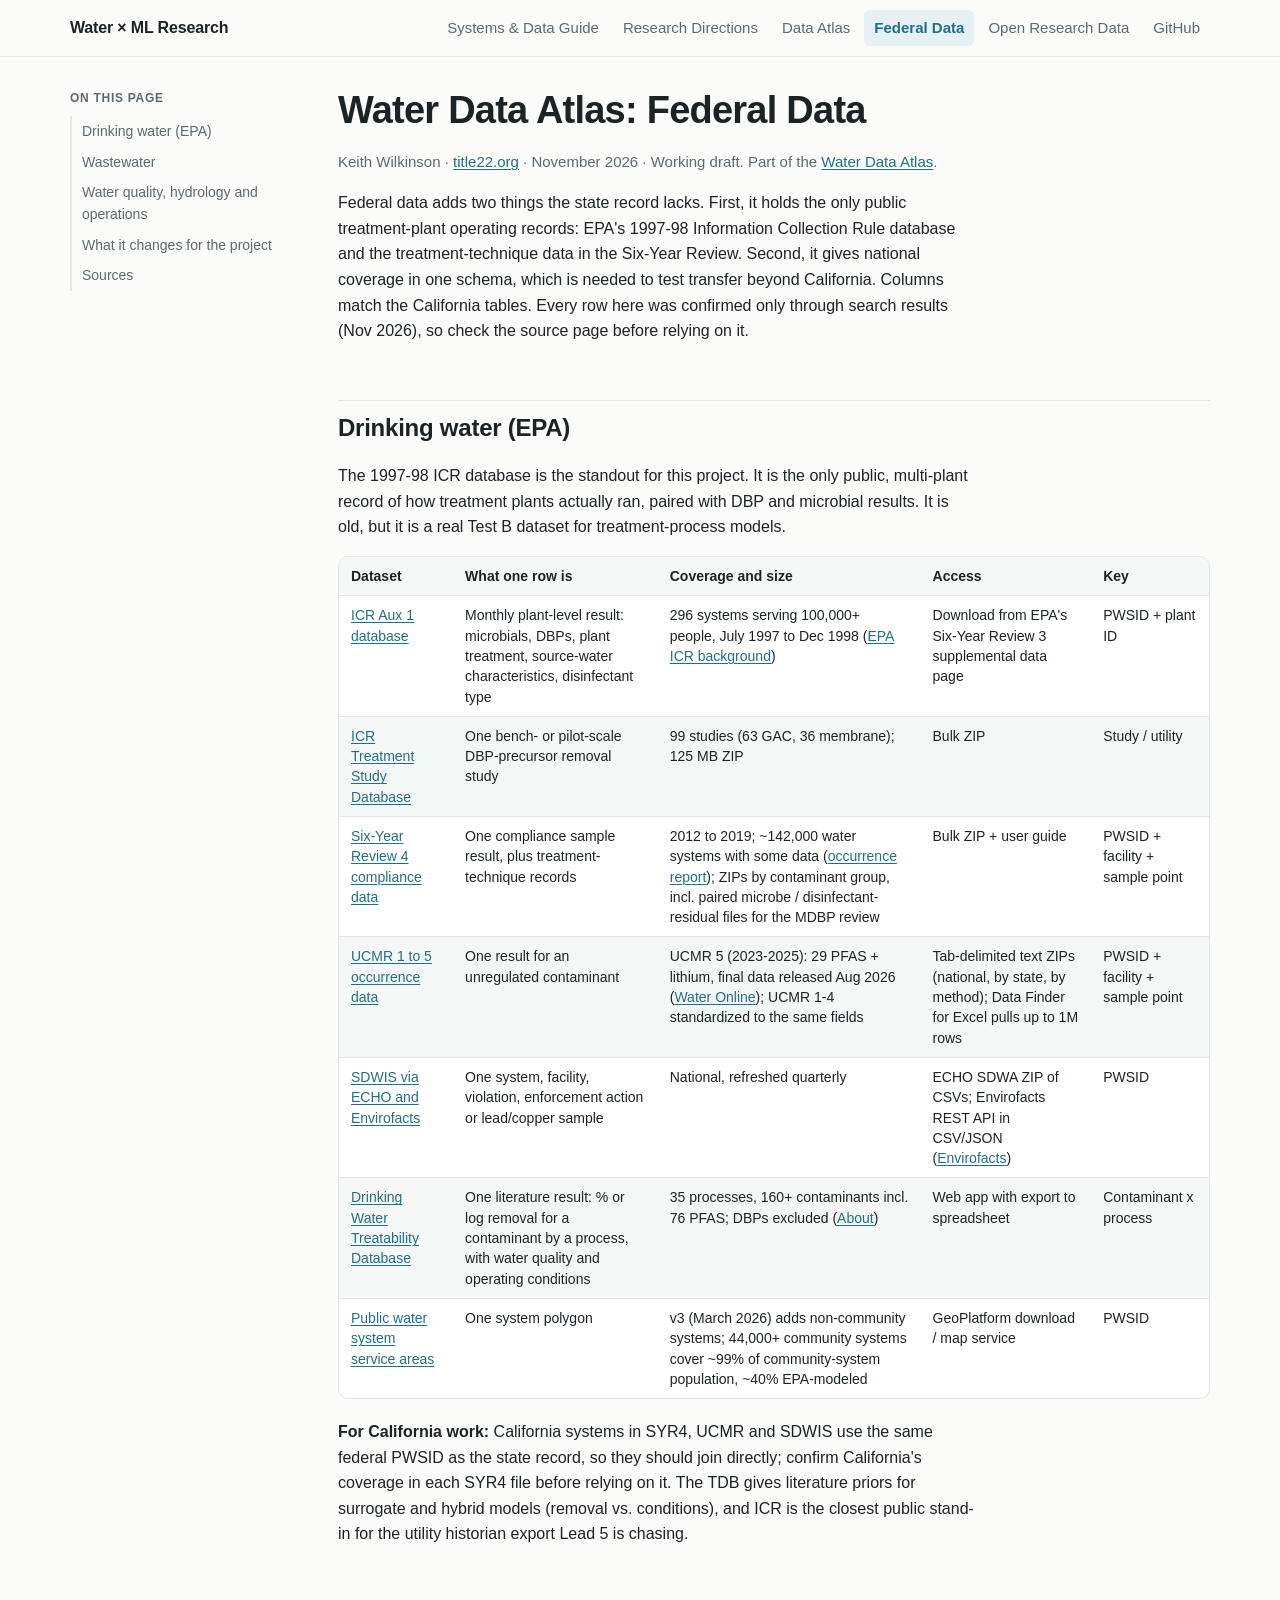
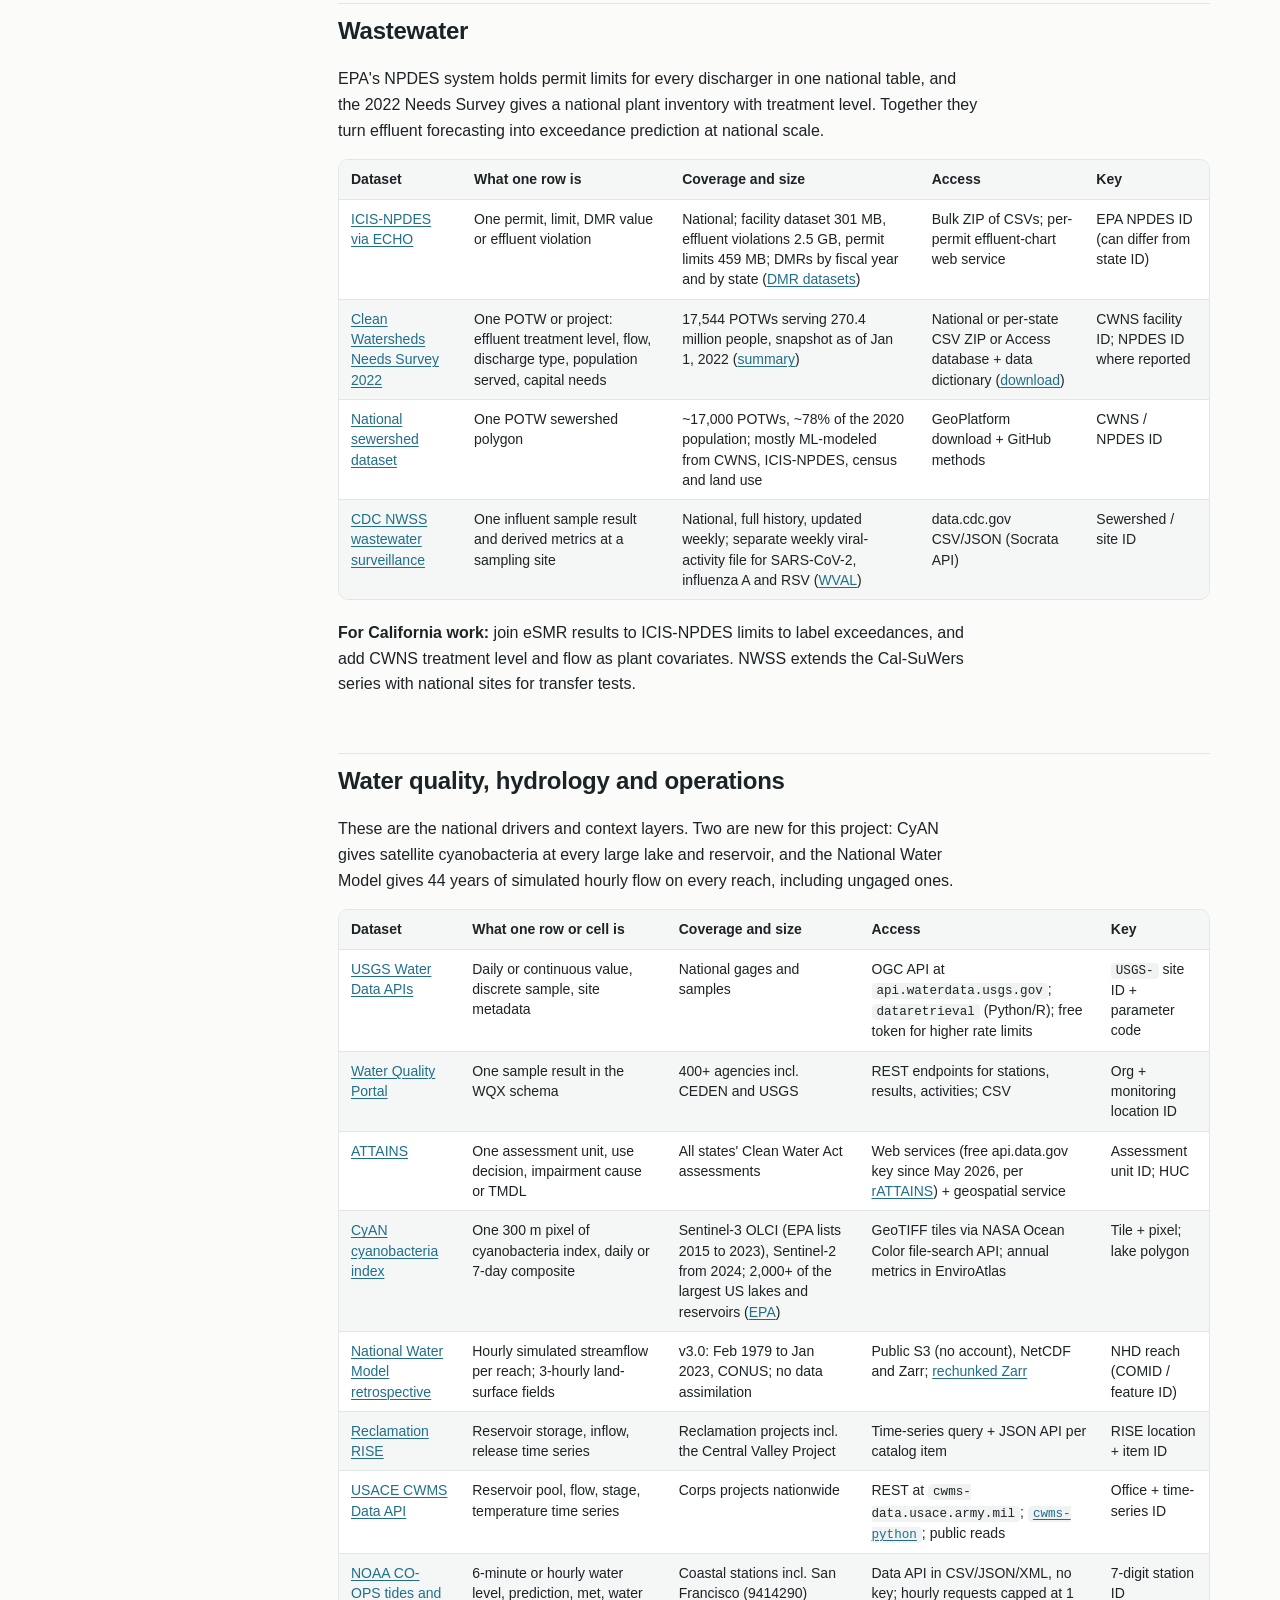
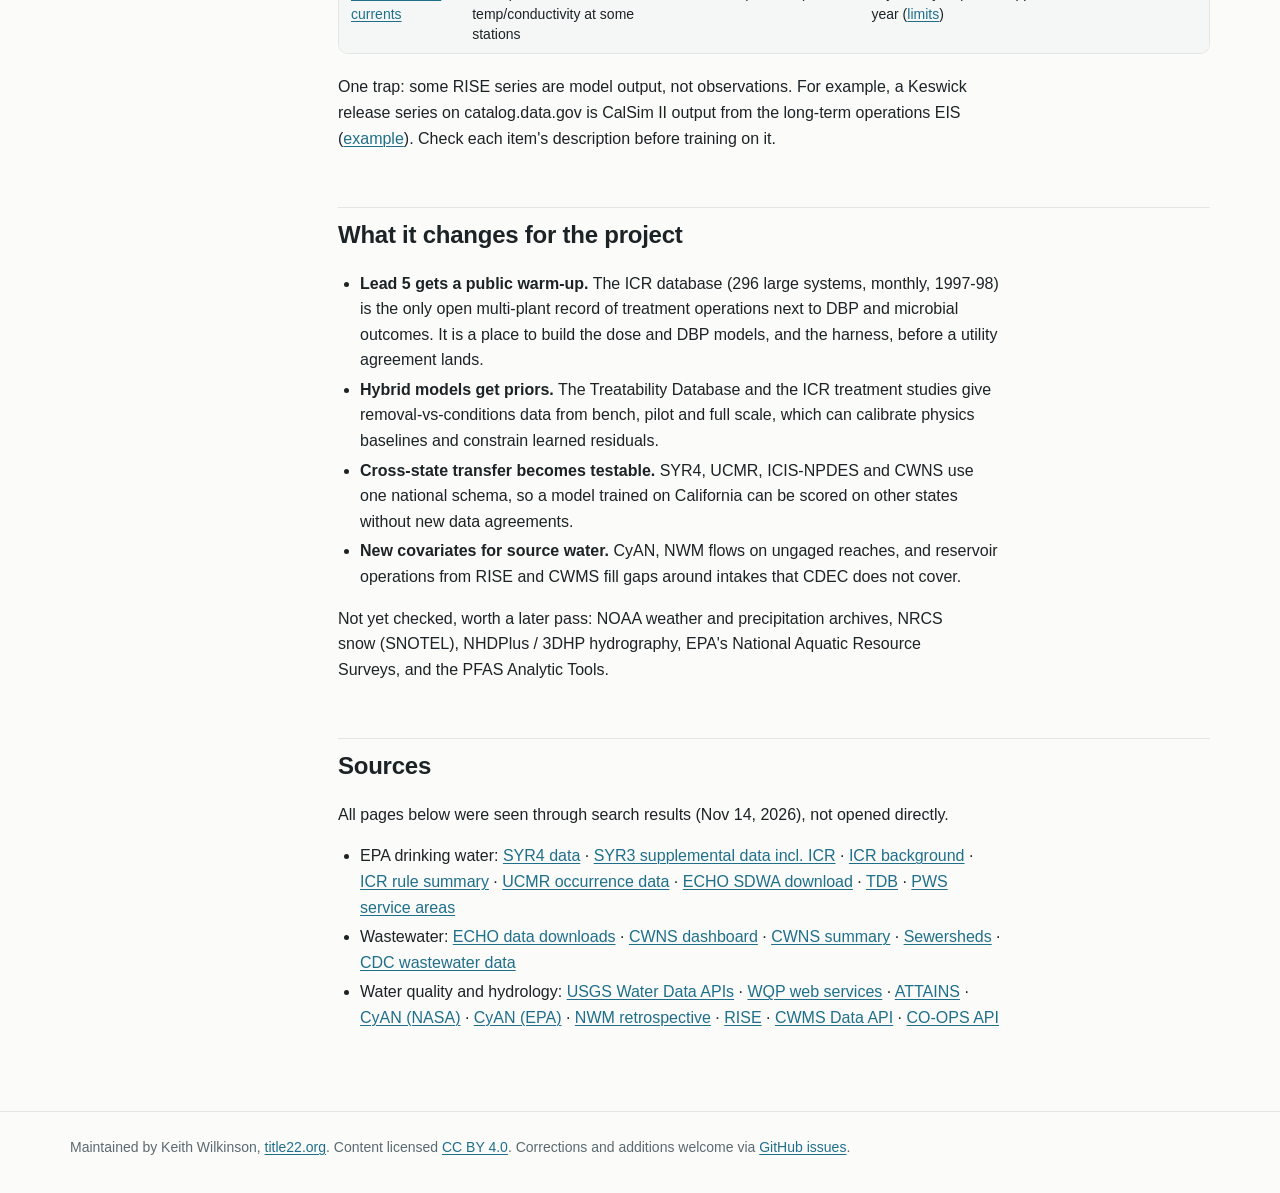
==== data-atlas-federal.html @ fc7dd0c8 "Add Water Data Atlas: overview + California, federal, and open research data pages Three new docs pa" ====
<!doctype html>
<html lang="en">
<head>
<meta charset="utf-8">
<meta name="viewport" content="width=device-width, initial-scale=1">
<title>Water Data Atlas: Federal Data</title>
<meta name="description" content="Federal data adds two things the state record lacks. First, it holds the only public treatment-plant operating records: EPA&#x27;s 1997-98 Information Collection Rule database and the treatment-technique d">
<link rel="stylesheet" href="assets/site.css">
</head>
<body>
<header class="site-header">
  <div class="wrap header-row">
    <a class="brand" href="index.html">Water × ML Research</a>
    <nav class="nav"><a href="water-data-guide.html">Systems & Data Guide</a><a href="research-directions.html">Research Directions</a><a href="data-atlas.html">Data Atlas</a><a href="data-atlas-federal.html" class="active">Federal Data</a><a href="data-atlas-open.html">Open Research Data</a><a href="https://github.com/boxwrench/water-ml-research">GitHub</a></nav>
  </div>
</header>
<div class="wrap layout">
<aside class="toc"><div class="toc-inner"><div class="toc-title">On this page</div><div class="toc">
<ul>
<li><a href="#water-data-atlas-federal-data">Water Data Atlas: Federal Data</a><ul>
<li><a href="#drinking-water-epa">Drinking water (EPA)</a></li>
<li><a href="#wastewater">Wastewater</a></li>
<li><a href="#water-quality-hydrology-and-operations">Water quality, hydrology and operations</a></li>
<li><a href="#what-it-changes-for-the-project">What it changes for the project</a></li>
<li><a href="#sources">Sources</a></li>
</ul>
</li>
</ul>
</div>
</div></aside>
<main class="content">
<h1 id="water-data-atlas-federal-data">Water Data Atlas: Federal Data</h1>
<p><em>Keith Wilkinson · <a href="https://title22.org" target="_blank" rel="noopener">title22.org</a> · November 2026 · Working draft. Part of the <a href="data-atlas.html">Water Data Atlas</a>.</em></p>
<p>Federal data adds two things the state record lacks. First, it holds the only public treatment-plant operating records: EPA's 1997-98 Information Collection Rule database and the treatment-technique data in the Six-Year Review. Second, it gives national coverage in one schema, which is needed to test transfer beyond California. Columns match the California tables. Every row here was confirmed only through search results (Nov 2026), so check the source page before relying on it.</p>
<h2 id="drinking-water-epa">Drinking water (EPA)</h2>
<p>The 1997-98 ICR database is the standout for this project. It is the only public, multi-plant record of how treatment plants actually ran, paired with DBP and microbial results. It is old, but it is a real Test B dataset for treatment-process models.</p>
<div class="table-wrap"><table>
<thead>
<tr>
<th>Dataset</th>
<th>What one row is</th>
<th>Coverage and size</th>
<th>Access</th>
<th>Key</th>
</tr>
</thead>
<tbody>
<tr>
<td><a href="https://19january2021snapshot.epa.gov/dwsixyearreview/supplemental-data-six-year-review-3_.html" target="_blank" rel="noopener">ICR Aux 1 database</a></td>
<td>Monthly plant-level result: microbials, DBPs, plant treatment, source-water characteristics, disinfectant type</td>
<td>296 systems serving 100,000+ people, July 1997 to Dec 1998 (<a href="https://archive.epa.gov/enviro/html/icr/web/html/background.html" target="_blank" rel="noopener">EPA ICR background</a>)</td>
<td>Download from EPA's Six-Year Review 3 supplemental data page</td>
<td>PWSID + plant ID</td>
</tr>
<tr>
<td><a href="https://www.epa.gov/node/167159" target="_blank" rel="noopener">ICR Treatment Study Database</a></td>
<td>One bench- or pilot-scale DBP-precursor removal study</td>
<td>99 studies (63 GAC, 36 membrane); 125 MB ZIP</td>
<td>Bulk ZIP</td>
<td>Study / utility</td>
</tr>
<tr>
<td><a href="https://www.epa.gov/Node/288409" target="_blank" rel="noopener">Six-Year Review 4 compliance data</a></td>
<td>One compliance sample result, plus treatment-technique records</td>
<td>2012 to 2019; ~142,000 water systems with some data (<a href="https://www.epa.gov/system/files/documents/2024-04/syr4_occurrence_report_chems_rads_508.pdf" target="_blank" rel="noopener">occurrence report</a>); ZIPs by contaminant group, incl. paired microbe / disinfectant-residual files for the MDBP review</td>
<td>Bulk ZIP + user guide</td>
<td>PWSID + facility + sample point</td>
</tr>
<tr>
<td><a href="https://epa.gov/dwucmr/occurrence-data-unregulated-contaminant-monitoring-rule" target="_blank" rel="noopener">UCMR 1 to 5 occurrence data</a></td>
<td>One result for an unregulated contaminant</td>
<td>UCMR 5 (2023-2025): 29 PFAS + lithium, final data released Aug 2026 (<a href="https://www.wateronline.com/doc/epa-releases-final-ucmr-drinking-water-data-for-pfas-and-lithium-0001" target="_blank" rel="noopener">Water Online</a>); UCMR 1-4 standardized to the same fields</td>
<td>Tab-delimited text ZIPs (national, by state, by method); Data Finder for Excel pulls up to 1M rows</td>
<td>PWSID + facility + sample point</td>
</tr>
<tr>
<td><a href="https://echo.epa.gov/node/422" target="_blank" rel="noopener">SDWIS via ECHO and Envirofacts</a></td>
<td>One system, facility, violation, enforcement action or lead/copper sample</td>
<td>National, refreshed quarterly</td>
<td>ECHO SDWA ZIP of CSVs; Envirofacts REST API in CSV/JSON (<a href="https://www.epa.gov/node/270537" target="_blank" rel="noopener">Envirofacts</a>)</td>
<td>PWSID</td>
</tr>
<tr>
<td><a href="https://epa.gov/water-research/drinking-water-treatability-database-tdb" target="_blank" rel="noopener">Drinking Water Treatability Database</a></td>
<td>One literature result: % or log removal for a contaminant by a process, with water quality and operating conditions</td>
<td>35 processes, 160+ contaminants incl. 76 PFAS; DBPs excluded (<a href="https://tdb.epa.gov/tdb/about" target="_blank" rel="noopener">About</a>)</td>
<td>Web app with export to spreadsheet</td>
<td>Contaminant x process</td>
</tr>
<tr>
<td><a href="https://www.epa.gov/ground-water-and-drinking-water/public-water-system-service-areas" target="_blank" rel="noopener">Public water system service areas</a></td>
<td>One system polygon</td>
<td>v3 (March 2026) adds non-community systems; 44,000+ community systems cover ~99% of community-system population, ~40% EPA-modeled</td>
<td>GeoPlatform download / map service</td>
<td>PWSID</td>
</tr>
</tbody>
</table></div>
<p><strong>For California work:</strong> California systems in SYR4, UCMR and SDWIS use the same federal PWSID as the state record, so they should join directly; confirm California's coverage in each SYR4 file before relying on it. The TDB gives literature priors for surrogate and hybrid models (removal vs. conditions), and ICR is the closest public stand-in for the utility historian export Lead 5 is chasing.</p>
<h2 id="wastewater">Wastewater</h2>
<p>EPA's NPDES system holds permit limits for every discharger in one national table, and the 2022 Needs Survey gives a national plant inventory with treatment level. Together they turn effluent forecasting into exceedance prediction at national scale.</p>
<div class="table-wrap"><table>
<thead>
<tr>
<th>Dataset</th>
<th>What one row is</th>
<th>Coverage and size</th>
<th>Access</th>
<th>Key</th>
</tr>
</thead>
<tbody>
<tr>
<td><a href="https://echo.epa.gov/node/113" target="_blank" rel="noopener">ICIS-NPDES via ECHO</a></td>
<td>One permit, limit, DMR value or effluent violation</td>
<td>National; facility dataset 301 MB, effluent violations 2.5 GB, permit limits 459 MB; DMRs by fiscal year and by state (<a href="https://echo.epa.gov/node/552" target="_blank" rel="noopener">DMR datasets</a>)</td>
<td>Bulk ZIP of CSVs; per-permit effluent-chart web service</td>
<td>EPA NPDES ID (can differ from state ID)</td>
</tr>
<tr>
<td><a href="https://sdwis.epa.gov/ords/sfdw_pub/r/sfdw/cwns_pub/about" target="_blank" rel="noopener">Clean Watersheds Needs Survey 2022</a></td>
<td>One POTW or project: effluent treatment level, flow, discharge type, population served, capital needs</td>
<td>17,544 POTWs serving 270.4 million people, snapshot as of Jan 1, 2022 (<a href="https://www.epa.gov/system/files/documents/2024-05/2022-cwns-summary.pdf" target="_blank" rel="noopener">summary</a>)</td>
<td>National or per-state CSV ZIP or Access database + data dictionary (<a href="https://sdwis.epa.gov/ords/sfdw_pub/r/sfdw/cwns_pub/data-download" target="_blank" rel="noopener">download</a>)</td>
<td>CWNS facility ID; NPDES ID where reported</td>
</tr>
<tr>
<td><a href="https://www.epa.gov/node/296762" target="_blank" rel="noopener">National sewershed dataset</a></td>
<td>One POTW sewershed polygon</td>
<td>~17,000 POTWs, ~78% of the 2020 population; mostly ML-modeled from CWNS, ICIS-NPDES, census and land use</td>
<td>GeoPlatform download + GitHub methods</td>
<td>CWNS / NPDES ID</td>
</tr>
<tr>
<td><a href="https://catalog.data.gov/dataset/cdc-wastewater-data-for-sars-cov-2" target="_blank" rel="noopener">CDC NWSS wastewater surveillance</a></td>
<td>One influent sample result and derived metrics at a sampling site</td>
<td>National, full history, updated weekly; separate weekly viral-activity file for SARS-CoV-2, influenza A and RSV (<a href="https://catalog.data.gov/dataset/cdc-wastewater-viral-activity-level-for-sars-cov-2-influenza-a-and-rsv" target="_blank" rel="noopener">WVAL</a>)</td>
<td>data.cdc.gov CSV/JSON (Socrata API)</td>
<td>Sewershed / site ID</td>
</tr>
</tbody>
</table></div>
<p><strong>For California work:</strong> join eSMR results to ICIS-NPDES limits to label exceedances, and add CWNS treatment level and flow as plant covariates. NWSS extends the Cal-SuWers series with national sites for transfer tests.</p>
<h2 id="water-quality-hydrology-and-operations">Water quality, hydrology and operations</h2>
<p>These are the national drivers and context layers. Two are new for this project: CyAN gives satellite cyanobacteria at every large lake and reservoir, and the National Water Model gives 44 years of simulated hourly flow on every reach, including ungaged ones.</p>
<div class="table-wrap"><table>
<thead>
<tr>
<th>Dataset</th>
<th>What one row or cell is</th>
<th>Coverage and size</th>
<th>Access</th>
<th>Key</th>
</tr>
</thead>
<tbody>
<tr>
<td><a href="https://www.usgs.gov/tools/usgs-water-data-apis" target="_blank" rel="noopener">USGS Water Data APIs</a></td>
<td>Daily or continuous value, discrete sample, site metadata</td>
<td>National gages and samples</td>
<td>OGC API at <code>api.waterdata.usgs.gov</code>; <code>dataretrieval</code> (Python/R); free token for higher rate limits</td>
<td><code>USGS-</code> site ID + parameter code</td>
</tr>
<tr>
<td><a href="https://waterqualitydata.us/webservices_documentation" target="_blank" rel="noopener">Water Quality Portal</a></td>
<td>One sample result in the WQX schema</td>
<td>400+ agencies incl. CEDEN and USGS</td>
<td>REST endpoints for stations, results, activities; CSV</td>
<td>Org + monitoring location ID</td>
</tr>
<tr>
<td><a href="https://www.epa.gov/node/113725" target="_blank" rel="noopener">ATTAINS</a></td>
<td>One assessment unit, use decision, impairment cause or TMDL</td>
<td>All states' Clean Water Act assessments</td>
<td>Web services (free api.data.gov key since May 2026, per <a href="https://cran.r-universe.dev/rATTAINS/doc/Introduction.html" target="_blank" rel="noopener">rATTAINS</a>) + geospatial service</td>
<td>Assessment unit ID; HUC</td>
</tr>
<tr>
<td><a href="https://oceancolor.gsfc.nasa.gov/about/projects/cyan" target="_blank" rel="noopener">CyAN cyanobacteria index</a></td>
<td>One 300 m pixel of cyanobacteria index, daily or 7-day composite</td>
<td>Sentinel-3 OLCI (EPA lists 2015 to 2023), Sentinel-2 from 2024; 2,000+ of the largest US lakes and reservoirs (<a href="https://www.epa.gov/node/295487" target="_blank" rel="noopener">EPA</a>)</td>
<td>GeoTIFF tiles via NASA Ocean Color file-search API; annual metrics in EnviroAtlas</td>
<td>Tile + pixel; lake polygon</td>
</tr>
<tr>
<td><a href="https://registry.opendata.aws/nwm-archive/" target="_blank" rel="noopener">National Water Model retrospective</a></td>
<td>Hourly simulated streamflow per reach; 3-hourly land-surface fields</td>
<td>v3.0: Feb 1979 to Jan 2023, CONUS; no data assimilation</td>
<td>Public S3 (no account), NetCDF and Zarr; <a href="https://github.com/NCAR/rechunk_nwm_retro" target="_blank" rel="noopener">rechunked Zarr</a></td>
<td>NHD reach (COMID / feature ID)</td>
</tr>
<tr>
<td><a href="https://data.usbr.gov/about" target="_blank" rel="noopener">Reclamation RISE</a></td>
<td>Reservoir storage, inflow, release time series</td>
<td>Reclamation projects incl. the Central Valley Project</td>
<td>Time-series query + JSON API per catalog item</td>
<td>RISE location + item ID</td>
</tr>
<tr>
<td><a href="https://cwms-data-api.readthedocs.io/latest/endpoints/timeSeries_endpoints/timeSeries.html" target="_blank" rel="noopener">USACE CWMS Data API</a></td>
<td>Reservoir pool, flow, stage, temperature time series</td>
<td>Corps projects nationwide</td>
<td>REST at <code>cwms-data.usace.army.mil</code>; <a href="https://pypi.org/p/cwms-python" target="_blank" rel="noopener"><code>cwms-python</code></a>; public reads</td>
<td>Office + time-series ID</td>
</tr>
<tr>
<td><a href="https://tidesandcurrents.noaa.gov/api/" target="_blank" rel="noopener">NOAA CO-OPS tides and currents</a></td>
<td>6-minute or hourly water level, prediction, met, water temp/conductivity at some stations</td>
<td>Coastal stations incl. San Francisco (9414290)</td>
<td>Data API in CSV/JSON/XML, no key; hourly requests capped at 1 year (<a href="https://tidesandcurrents.noaa.gov/web_services_info.html" target="_blank" rel="noopener">limits</a>)</td>
<td>7-digit station ID</td>
</tr>
</tbody>
</table></div>
<p>One trap: some RISE series are model output, not observations. For example, a Keswick release series on catalog.data.gov is CalSim II output from the long-term operations EIS (<a href="https://catalog.data.gov/dataset/keswick-reservoir-dam-and-powerplant-monthly-lake-reservoir-release-total-cfs-time-series-" target="_blank" rel="noopener">example</a>). Check each item's description before training on it.</p>
<h2 id="what-it-changes-for-the-project">What it changes for the project</h2>
<ul>
<li><strong>Lead 5 gets a public warm-up.</strong> The ICR database (296 large systems, monthly, 1997-98) is the only open multi-plant record of treatment operations next to DBP and microbial outcomes. It is a place to build the dose and DBP models, and the harness, before a utility agreement lands.</li>
<li><strong>Hybrid models get priors.</strong> The Treatability Database and the ICR treatment studies give removal-vs-conditions data from bench, pilot and full scale, which can calibrate physics baselines and constrain learned residuals.</li>
<li><strong>Cross-state transfer becomes testable.</strong> SYR4, UCMR, ICIS-NPDES and CWNS use one national schema, so a model trained on California can be scored on other states without new data agreements.</li>
<li><strong>New covariates for source water.</strong> CyAN, NWM flows on ungaged reaches, and reservoir operations from RISE and CWMS fill gaps around intakes that CDEC does not cover.</li>
</ul>
<p>Not yet checked, worth a later pass: NOAA weather and precipitation archives, NRCS snow (SNOTEL), NHDPlus / 3DHP hydrography, EPA's National Aquatic Resource Surveys, and the PFAS Analytic Tools.</p>
<h2 id="sources">Sources</h2>
<p>All pages below were seen through search results (Nov 14, 2026), not opened directly.</p>
<ul>
<li>EPA drinking water: <a href="https://www.epa.gov/Node/288409" target="_blank" rel="noopener">SYR4 data</a> · <a href="https://19january2021snapshot.epa.gov/dwsixyearreview/supplemental-data-six-year-review-3_.html" target="_blank" rel="noopener">SYR3 supplemental data incl. ICR</a> · <a href="https://archive.epa.gov/enviro/html/icr/web/html/background.html" target="_blank" rel="noopener">ICR background</a> · <a href="https://archive.epa.gov/water/archive/web/html/icr_sum.html" target="_blank" rel="noopener">ICR rule summary</a> · <a href="https://epa.gov/dwucmr/occurrence-data-unregulated-contaminant-monitoring-rule" target="_blank" rel="noopener">UCMR occurrence data</a> · <a href="https://echo.epa.gov/node/422" target="_blank" rel="noopener">ECHO SDWA download</a> · <a href="https://epa.gov/water-research/drinking-water-treatability-database-tdb" target="_blank" rel="noopener">TDB</a> · <a href="https://www.epa.gov/ground-water-and-drinking-water/public-water-system-service-areas" target="_blank" rel="noopener">PWS service areas</a></li>
<li>Wastewater: <a href="https://echo.epa.gov/node/113" target="_blank" rel="noopener">ECHO data downloads</a> · <a href="https://sdwis.epa.gov/ords/sfdw_pub/r/sfdw/cwns_pub/about" target="_blank" rel="noopener">CWNS dashboard</a> · <a href="https://www.epa.gov/system/files/documents/2024-05/2022-cwns-summary.pdf" target="_blank" rel="noopener">CWNS summary</a> · <a href="https://www.epa.gov/node/296762" target="_blank" rel="noopener">Sewersheds</a> · <a href="https://catalog.data.gov/dataset/cdc-wastewater-data-for-sars-cov-2" target="_blank" rel="noopener">CDC wastewater data</a></li>
<li>Water quality and hydrology: <a href="https://www.usgs.gov/tools/usgs-water-data-apis" target="_blank" rel="noopener">USGS Water Data APIs</a> · <a href="https://waterqualitydata.us/webservices_documentation" target="_blank" rel="noopener">WQP web services</a> · <a href="https://www.epa.gov/node/113725" target="_blank" rel="noopener">ATTAINS</a> · <a href="https://oceancolor.gsfc.nasa.gov/about/projects/cyan" target="_blank" rel="noopener">CyAN (NASA)</a> · <a href="https://www.epa.gov/node/295487" target="_blank" rel="noopener">CyAN (EPA)</a> · <a href="https://registry.opendata.aws/nwm-archive/" target="_blank" rel="noopener">NWM retrospective</a> · <a href="https://data.usbr.gov/about" target="_blank" rel="noopener">RISE</a> · <a href="https://cwms-data-api.readthedocs.io/latest/endpoints/timeSeries_endpoints/timeSeries.html" target="_blank" rel="noopener">CWMS Data API</a> · <a href="https://tidesandcurrents.noaa.gov/api/" target="_blank" rel="noopener">CO-OPS API</a></li>
</ul>
</main>
</div>
<footer class="site-footer">
  <div class="wrap">
    Maintained by Keith Wilkinson, <a href="https://title22.org">title22.org</a>.
    Content licensed <a href="https://creativecommons.org/licenses/by/4.0/">CC BY 4.0</a>.
    Corrections and additions welcome via <a href="https://github.com/boxwrench/water-ml-research/issues">GitHub issues</a>.
  </div>
</footer>
</body>
</html>
---- assets/site.css ----
:root {
  --bg: #fbfbf9;
  --surface: #ffffff;
  --text: #1c2326;
  --muted: #5b6a70;
  --border: #e2e6e4;
  --accent: #1f6f8b;
  --accent-soft: #e6f1f5;
  --row-alt: #f5f7f6;
  --code-bg: #f1f3f2;
  --maxw: 1180px;
  color-scheme: light dark;
}
@media (prefers-color-scheme: dark) {
  :root {
    --bg: #121618;
    --surface: #1a2023;
    --text: #e3e8ea;
    --muted: #9aa8ad;
    --border: #2c3539;
    --accent: #6cb8d4;
    --accent-soft: #1d3540;
    --row-alt: #171c1f;
    --code-bg: #20272a;
  }
}

* { box-sizing: border-box; }
html { -webkit-text-size-adjust: 100%; }
body {
  margin: 0;
  background: var(--bg);
  color: var(--text);
  font: 16px/1.6 -apple-system, BlinkMacSystemFont, "Segoe UI", Inter, Roboto, "Helvetica Neue", Arial, sans-serif;
}
a { color: var(--accent); text-decoration-thickness: 1px; text-underline-offset: 2px; }
.wrap { max-width: var(--maxw); margin: 0 auto; padding: 0 20px; }

/* Header */
.site-header {
  position: sticky; top: 0; z-index: 10;
  background: color-mix(in srgb, var(--bg) 92%, transparent);
  backdrop-filter: blur(8px);
  border-bottom: 1px solid var(--border);
}
.header-row { display: flex; align-items: center; justify-content: space-between; gap: 16px; min-height: 56px; flex-wrap: wrap; }
.brand { font-weight: 700; color: var(--text); text-decoration: none; letter-spacing: -0.01em; }
.nav { display: flex; gap: 4px; flex-wrap: wrap; }
.nav a { color: var(--muted); text-decoration: none; padding: 6px 10px; border-radius: 6px; font-size: 15px; }
.nav a:hover { color: var(--text); background: var(--row-alt); }
.nav a.active { color: var(--accent); background: var(--accent-soft); font-weight: 600; }

/* Layout */
.layout { display: grid; grid-template-columns: 220px minmax(0, 1fr); gap: 48px; padding-top: 32px; padding-bottom: 64px; }
.layout.home { display: block; max-width: 900px; }
.toc { font-size: 14px; }
.toc-inner { position: sticky; top: 80px; max-height: calc(100vh - 100px); overflow-y: auto; }
.toc-title { font-size: 12px; text-transform: uppercase; letter-spacing: 0.06em; color: var(--muted); font-weight: 600; margin-bottom: 8px; }
.toc ul { list-style: none; margin: 0; padding: 0; }
.toc li { margin: 0; }
.toc li ul { display: none; }
.toc a { display: block; padding: 4px 0 4px 10px; color: var(--muted); text-decoration: none; border-left: 2px solid var(--border); }
.toc a:hover { color: var(--accent); border-left-color: var(--accent); }
.toc > .toc-inner > .toc > ul > li > a { display: none; } /* hide the H1 entry */
.toc > .toc-inner > .toc > ul > li > ul { display: block; }

/* Content */
.content { min-width: 0; }
.content h1 { font-size: clamp(28px, 4vw, 38px); line-height: 1.15; letter-spacing: -0.02em; margin: 0 0 8px; }
.content h1 + p em { color: var(--muted); font-style: normal; font-size: 15px; }
.content h2 { font-size: 24px; letter-spacing: -0.01em; margin: 56px 0 12px; padding-top: 8px; border-top: 1px solid var(--border); scroll-margin-top: 72px; }
.content h3 { font-size: 18px; margin: 32px 0 8px; scroll-margin-top: 72px; }
.content p, .content li { max-width: 72ch; }
.content ul, .content ol { padding-left: 22px; }
.content li { margin: 4px 0; }
.content li.task { list-style: none; margin-left: -22px; }
.content li.task input { margin-right: 8px; accent-color: var(--accent); }
.content code { background: var(--code-bg); padding: 1px 5px; border-radius: 4px; font-size: 0.9em; }

/* Tables */
.table-wrap { overflow-x: auto; margin: 16px 0 20px; border: 1px solid var(--border); border-radius: 10px; background: var(--surface); }
table { border-collapse: collapse; width: 100%; font-size: 14px; line-height: 1.45; }
th, td { text-align: left; vertical-align: top; padding: 9px 12px; border-bottom: 1px solid var(--border); }
th { font-weight: 600; background: var(--row-alt); white-space: nowrap; position: sticky; top: 0; }
tr:last-child td { border-bottom: 0; }
tbody tr:nth-child(even) td { background: var(--row-alt); }
td:first-child { font-weight: 500; }
td { min-width: 90px; }

/* Diagrams (light PNGs: keep them on a white card in both themes) */
figure.diagram { margin: 20px 0 8px; padding: 12px; background: #fff; border: 1px solid var(--border); border-radius: 12px; }
figure.diagram img { display: block; width: 100%; height: auto; }

/* Home */
.hero { padding: 24px 0 8px; }
.eyebrow { text-transform: uppercase; letter-spacing: 0.08em; font-size: 13px; color: var(--accent); font-weight: 600; margin: 0 0 8px; }
.hero h1 { margin-bottom: 16px; }
.lede { font-size: 18px; color: var(--muted); max-width: 68ch; }
.cards { display: grid; grid-template-columns: repeat(auto-fit, minmax(260px, 1fr)); gap: 16px; margin: 32px 0; }
.card { display: block; padding: 22px; background: var(--surface); border: 1px solid var(--border); border-radius: 12px; color: var(--text); text-decoration: none; transition: border-color .15s, transform .15s; }
.card:hover { border-color: var(--accent); transform: translateY(-1px); }
.card h2 { margin: 0 0 8px; font-size: 20px; border: 0; padding: 0; }
.card p { margin: 0 0 14px; color: var(--muted); font-size: 15px; }
.card-link { color: var(--accent); font-weight: 600; font-size: 15px; }
.principles h2 { margin-top: 40px; }
.grid2 { display: grid; grid-template-columns: repeat(auto-fit, minmax(240px, 1fr)); gap: 16px; }
.principle { padding: 16px 18px; background: var(--accent-soft); border-radius: 10px; }
.principle h3 { margin: 0 0 6px; font-size: 16px; }
.principle p { margin: 0; font-size: 15px; }

/* Footer */
.site-footer { border-top: 1px solid var(--border); padding: 24px 0 40px; color: var(--muted); font-size: 14px; }

/* Narrow screens */
@media (max-width: 900px) {
  .layout { grid-template-columns: 1fr; gap: 0; padding-top: 20px; }
  .toc { display: none; }
  .wrap { padding: 0 16px; }
  .content h2 { margin-top: 40px; }
}
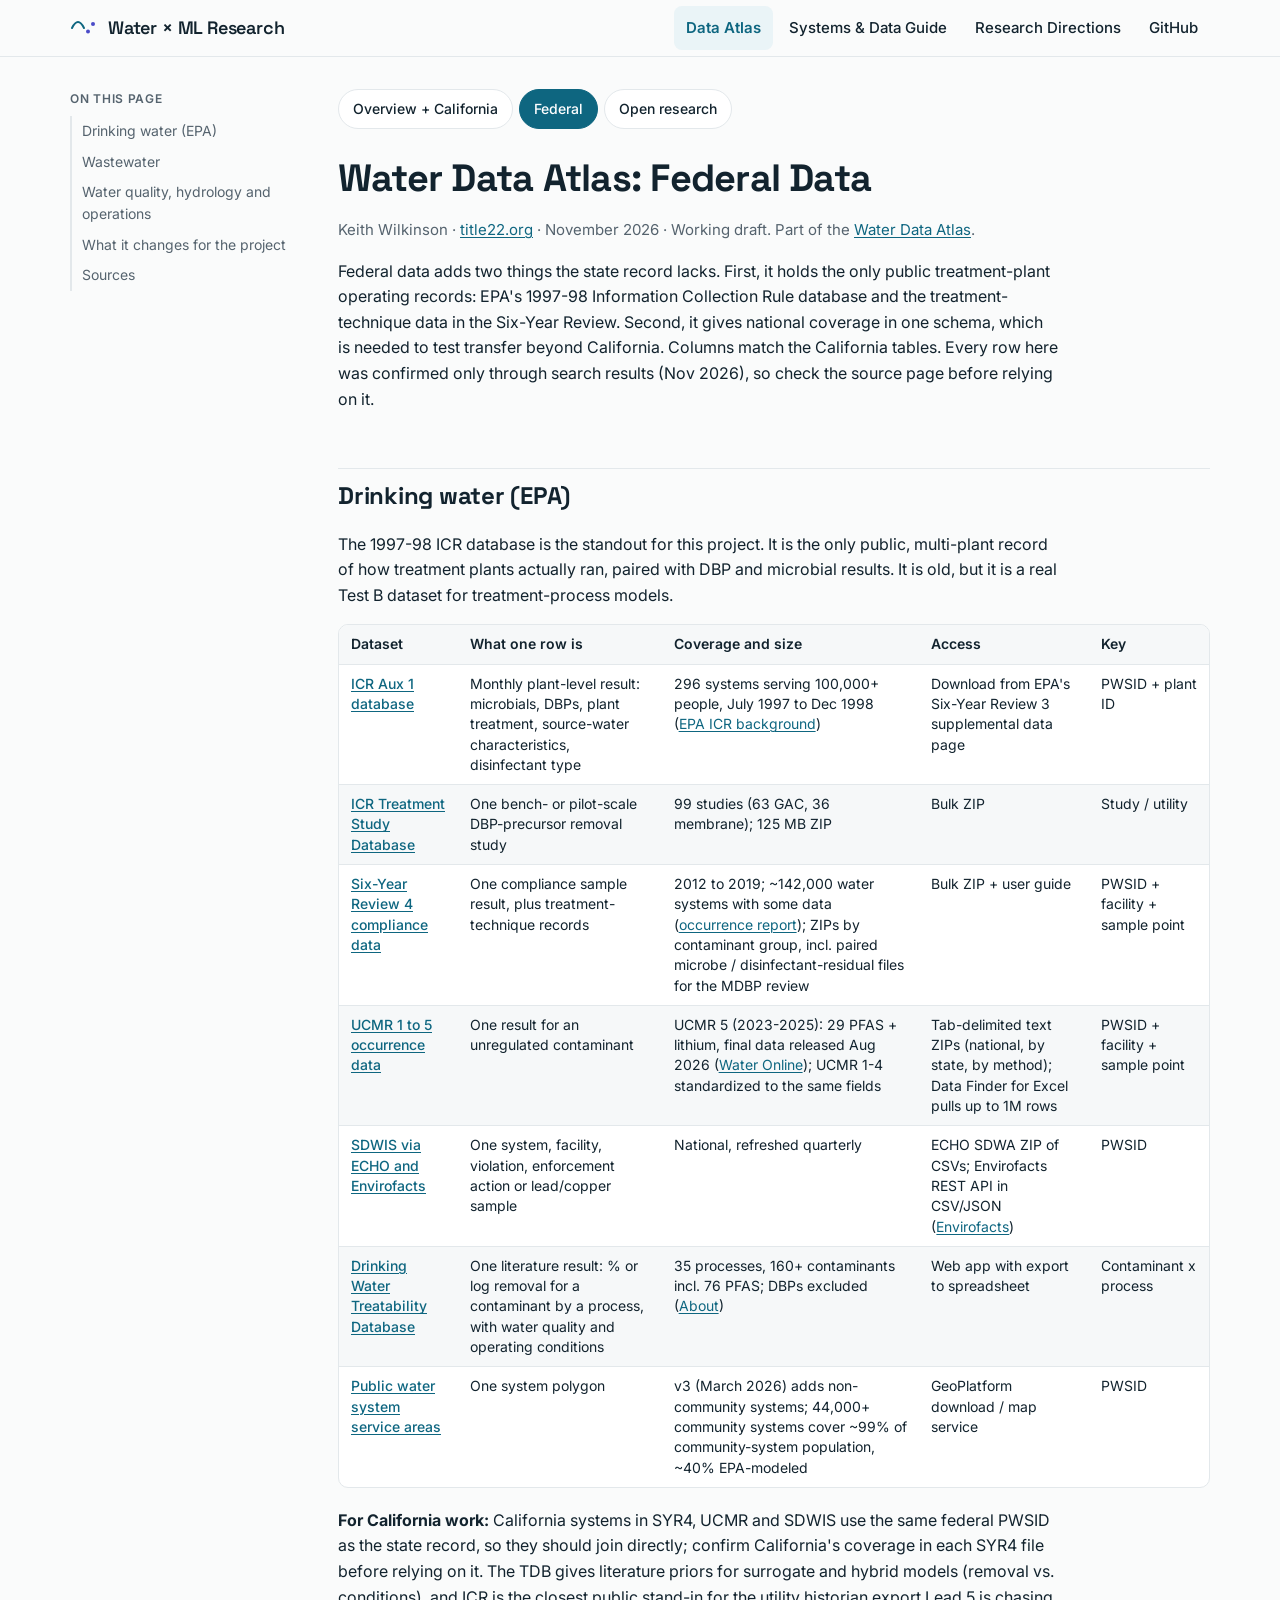
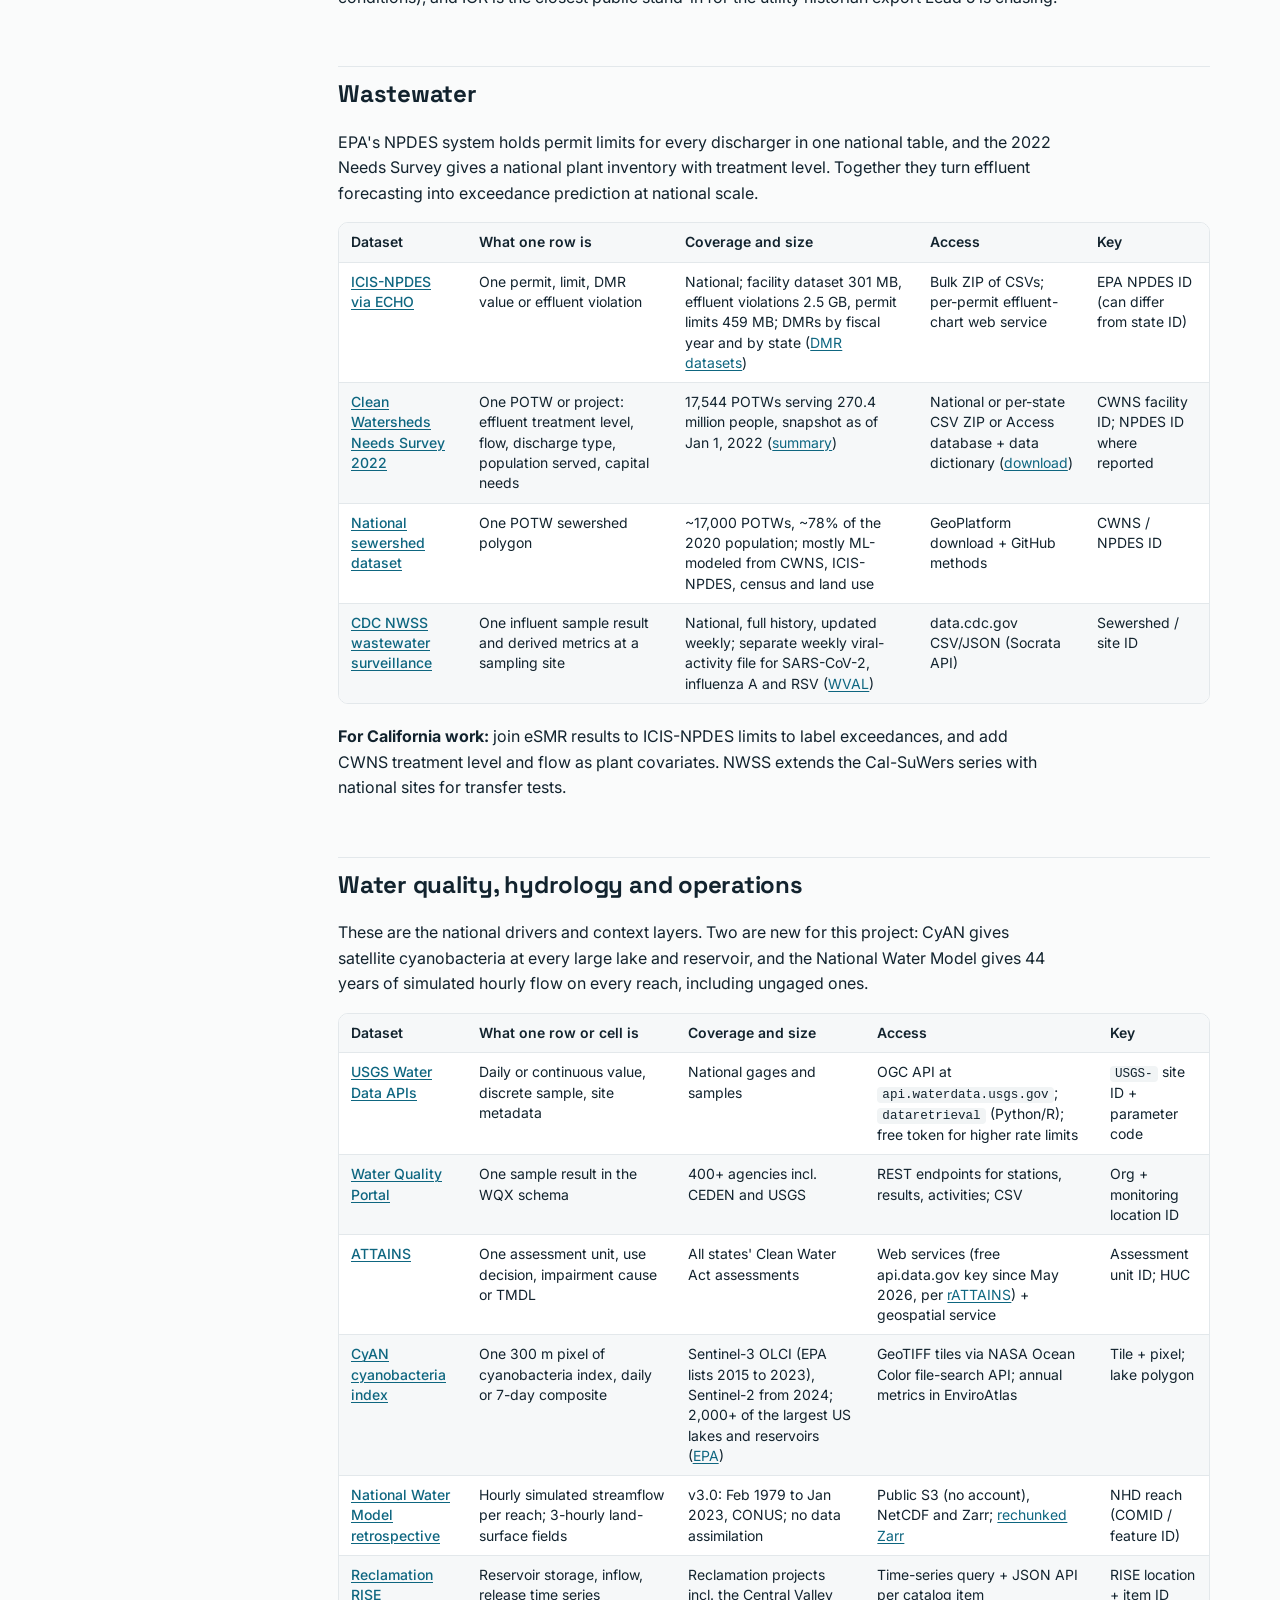
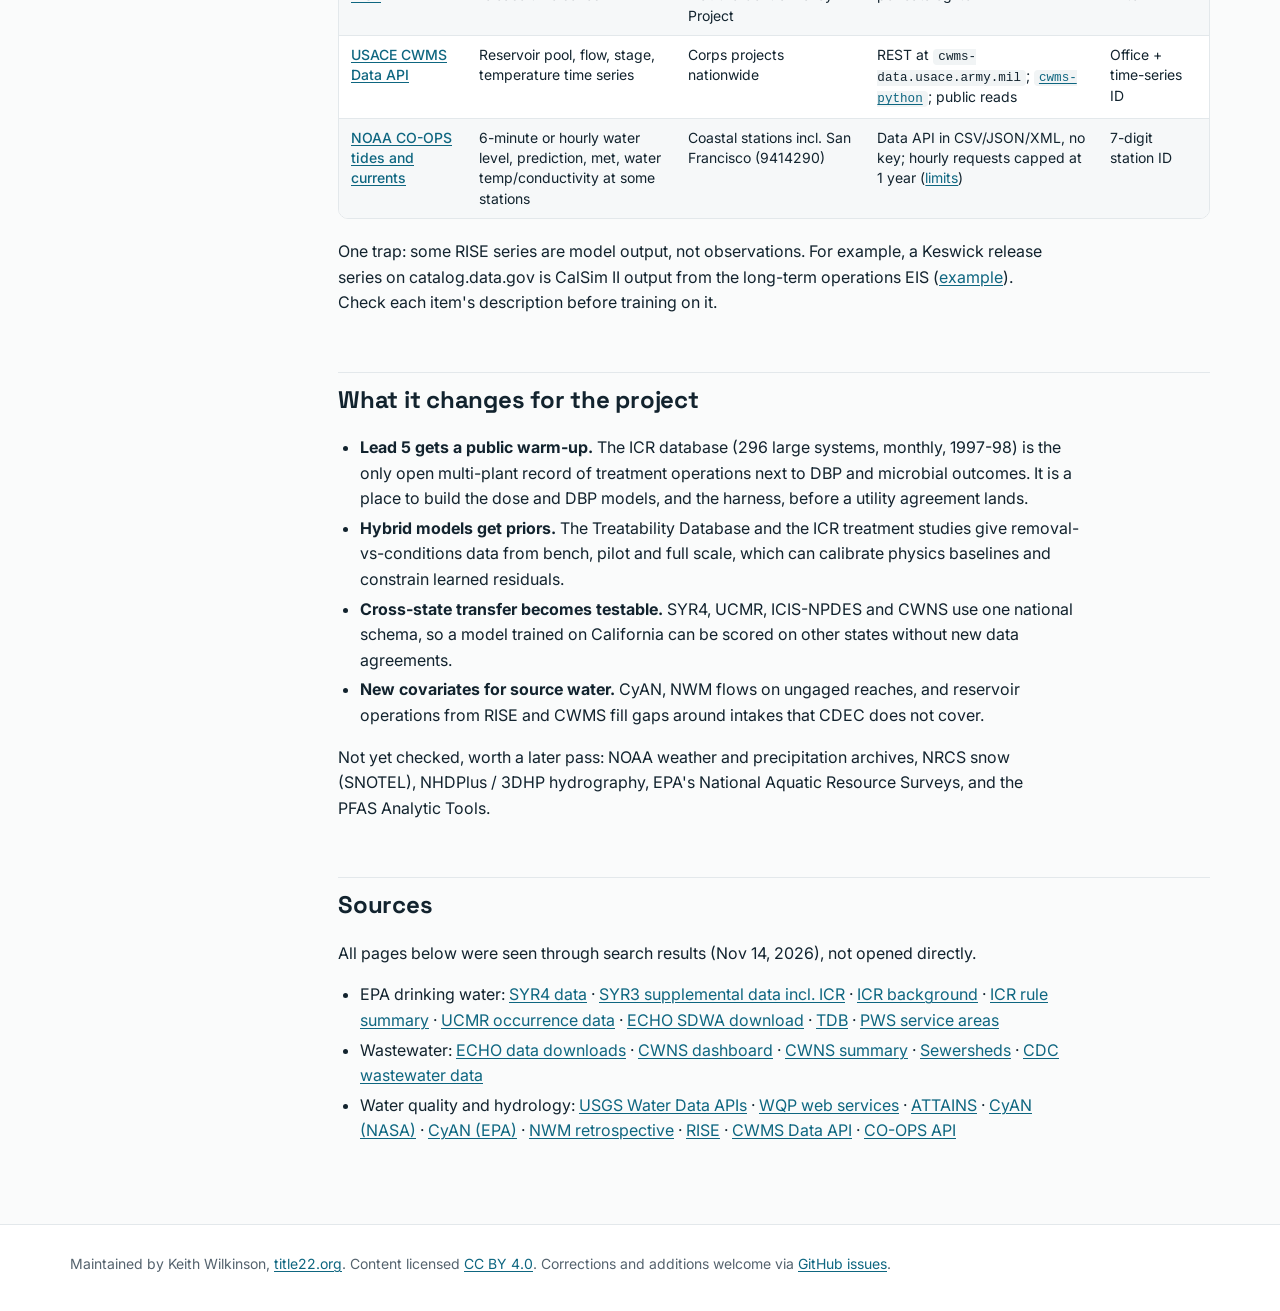
==== commit c083a721: "Redesign home page and site styling: light minimalist water × ML look New home page (data sources fi" ====
--- a/data-atlas-federal.html
+++ b/data-atlas-federal.html
@@ -5,13 +5,16 @@
 <meta name="viewport" content="width=device-width, initial-scale=1">
 <title>Water Data Atlas: Federal Data</title>
 <meta name="description" content="Federal data adds two things the state record lacks. First, it holds the only public treatment-plant operating records: EPA&#x27;s 1997-98 Information Collection Rule database and the treatment-technique d">
+<link rel="preconnect" href="https://fonts.googleapis.com">
+<link rel="preconnect" href="https://fonts.gstatic.com" crossorigin>
+<link rel="stylesheet" href="https://fonts.googleapis.com/css2?family=Inter:wght@400;500;600&family=Space+Grotesk:wght@500;600&display=swap">
 <link rel="stylesheet" href="assets/site.css">
 </head>
 <body>
 <header class="site-header">
   <div class="wrap header-row">
-    <a class="brand" href="index.html">Water × ML Research</a>
-    <nav class="nav"><a href="water-data-guide.html">Systems & Data Guide</a><a href="research-directions.html">Research Directions</a><a href="data-atlas.html">Data Atlas</a><a href="data-atlas-federal.html" class="active">Federal Data</a><a href="data-atlas-open.html">Open Research Data</a><a href="https://github.com/boxwrench/water-ml-research">GitHub</a></nav>
+    <a class="brand" href="index.html"><svg width="28" height="28" viewBox="0 0 28 28" aria-hidden="true"><path d="M2 14 C6 6, 10 6, 14 14" fill="none" stroke="var(--water)" stroke-width="2" stroke-linecap="round"/><circle cx="18" cy="17.5" r="2" fill="var(--ml)"/><circle cx="23" cy="10" r="2" fill="var(--ml)"/></svg><span>Water × ML Research</span></a>
+    <nav class="nav" aria-label="Main"><a href="data-atlas.html" class="active" aria-current="page">Data Atlas</a><a href="water-data-guide.html">Systems & Data Guide</a><a href="research-directions.html">Research Directions</a><a href="https://github.com/boxwrench/water-ml-research">GitHub</a></nav>
   </div>
 </header>
 <div class="wrap layout">
@@ -29,6 +32,7 @@
 </div>
 </div></aside>
 <main class="content">
+<nav class="atlas-tabs" aria-label="Data Atlas sections"><a href="data-atlas.html">Overview + California</a><a href="data-atlas-federal.html" class="active" aria-current="page">Federal</a><a href="data-atlas-open.html">Open research</a></nav>
 <h1 id="water-data-atlas-federal-data">Water Data Atlas: Federal Data</h1>
 <p><em>Keith Wilkinson · <a href="https://title22.org" target="_blank" rel="noopener">title22.org</a> · November 2026 · Working draft. Part of the <a href="data-atlas.html">Water Data Atlas</a>.</em></p>
 <p>Federal data adds two things the state record lacks. First, it holds the only public treatment-plant operating records: EPA's 1997-98 Information Collection Rule database and the treatment-technique data in the Six-Year Review. Second, it gives national coverage in one schema, which is needed to test transfer beyond California. Columns match the California tables. Every row here was confirmed only through search results (Nov 2026), so check the source page before relying on it.</p>
--- a/assets/site.css
+++ b/assets/site.css
@@ -1,27 +1,43 @@
 :root {
-  --bg: #fbfbf9;
+  --bg: #fafbfb;
   --surface: #ffffff;
-  --text: #1c2326;
-  --muted: #5b6a70;
-  --border: #e2e6e4;
-  --accent: #1f6f8b;
-  --accent-soft: #e6f1f5;
-  --row-alt: #f5f7f6;
-  --code-bg: #f1f3f2;
+  --text: #12232e;
+  --text-2: #3e4c56;
+  --muted: #55636e;
+  --border: #e3e8eb;
+  --border-soft: #eef1f3;
+  --water: #0e6680;
+  --water-hover: #0a4d61;
+  --water-soft: #eaf4f7;
+  --ml: #4b4bc8;
+  --ml-soft: #f1f1fb;
+  --ml-stem: #c5c5ee;
+  --accent: var(--water);
+  --accent-soft: var(--water-soft);
+  --row-alt: #f6f8f9;
+  --code-bg: #f1f4f5;
   --maxw: 1180px;
+  --font-body: Inter, -apple-system, BlinkMacSystemFont, "Segoe UI", Roboto, "Helvetica Neue", Arial, sans-serif;
+  --font-head: "Space Grotesk", Inter, -apple-system, "Segoe UI", sans-serif;
   color-scheme: light dark;
 }
 @media (prefers-color-scheme: dark) {
   :root {
-    --bg: #121618;
-    --surface: #1a2023;
-    --text: #e3e8ea;
-    --muted: #9aa8ad;
-    --border: #2c3539;
-    --accent: #6cb8d4;
-    --accent-soft: #1d3540;
-    --row-alt: #171c1f;
-    --code-bg: #20272a;
+    --bg: #11171a;
+    --surface: #182024;
+    --text: #e4eaed;
+    --text-2: #c2cdd2;
+    --muted: #9aa8ae;
+    --border: #2a3439;
+    --border-soft: #222b2f;
+    --water: #6cc0dc;
+    --water-hover: #9ad6ea;
+    --water-soft: #17323c;
+    --ml: #a9a9f5;
+    --ml-soft: #22223f;
+    --ml-stem: #45457a;
+    --row-alt: #151c1f;
+    --code-bg: #1f282c;
   }
 }
 
@@ -31,9 +47,10 @@
   margin: 0;
   background: var(--bg);
   color: var(--text);
-  font: 16px/1.6 -apple-system, BlinkMacSystemFont, "Segoe UI", Inter, Roboto, "Helvetica Neue", Arial, sans-serif;
-}
-a { color: var(--accent); text-decoration-thickness: 1px; text-underline-offset: 2px; }
+  font: 16px/1.6 var(--font-body);
+}
+a { color: var(--water); text-decoration-thickness: 1px; text-underline-offset: 2px; }
+a:hover { color: var(--water-hover); }
 .wrap { max-width: var(--maxw); margin: 0 auto; padding: 0 20px; }
 
 /* Header */
@@ -44,9 +61,10 @@
   border-bottom: 1px solid var(--border);
 }
 .header-row { display: flex; align-items: center; justify-content: space-between; gap: 16px; min-height: 56px; flex-wrap: wrap; }
-.brand { font-weight: 700; color: var(--text); text-decoration: none; letter-spacing: -0.01em; }
+.brand { display: inline-flex; align-items: center; gap: 10px; font-family: var(--font-head); font-weight: 600; font-size: 18px; color: var(--text); text-decoration: none; letter-spacing: -0.01em; }
+.brand svg { flex: none; }
 .nav { display: flex; gap: 4px; flex-wrap: wrap; }
-.nav a { color: var(--muted); text-decoration: none; padding: 6px 10px; border-radius: 6px; font-size: 15px; }
+.nav a { color: var(--text); text-decoration: none; padding: 10px 12px; border-radius: 8px; font-size: 15px; font-weight: 500; }
 .nav a:hover { color: var(--text); background: var(--row-alt); }
 .nav a.active { color: var(--accent); background: var(--accent-soft); font-weight: 600; }
 
@@ -66,6 +84,7 @@
 
 /* Content */
 .content { min-width: 0; }
+.content h1, .content h2, .content h3 { font-family: var(--font-head); }
 .content h1 { font-size: clamp(28px, 4vw, 38px); line-height: 1.15; letter-spacing: -0.02em; margin: 0 0 8px; }
 .content h1 + p em { color: var(--muted); font-style: normal; font-size: 15px; }
 .content h2 { font-size: 24px; letter-spacing: -0.01em; margin: 56px 0 12px; padding-top: 8px; border-top: 1px solid var(--border); scroll-margin-top: 72px; }
@@ -91,25 +110,101 @@
 figure.diagram { margin: 20px 0 8px; padding: 12px; background: #fff; border: 1px solid var(--border); border-radius: 12px; }
 figure.diagram img { display: block; width: 100%; height: auto; }
 
+/* Atlas section tabs */
+.atlas-tabs { display: flex; flex-wrap: wrap; gap: 6px; margin: 0 0 28px; }
+.atlas-tabs a { padding: 8px 14px; border: 1px solid var(--border); border-radius: 999px; font-size: 14px; font-weight: 500; color: var(--text); text-decoration: none; background: var(--surface); }
+.atlas-tabs a:hover { border-color: var(--water); color: var(--water); }
+.atlas-tabs a.active { background: var(--water); border-color: var(--water); color: #fff; }
+
 /* Home */
-.hero { padding: 24px 0 8px; }
-.eyebrow { text-transform: uppercase; letter-spacing: 0.08em; font-size: 13px; color: var(--accent); font-weight: 600; margin: 0 0 8px; }
-.hero h1 { margin-bottom: 16px; }
-.lede { font-size: 18px; color: var(--muted); max-width: 68ch; }
-.cards { display: grid; grid-template-columns: repeat(auto-fit, minmax(260px, 1fr)); gap: 16px; margin: 32px 0; }
-.card { display: block; padding: 22px; background: var(--surface); border: 1px solid var(--border); border-radius: 12px; color: var(--text); text-decoration: none; transition: border-color .15s, transform .15s; }
-.card:hover { border-color: var(--accent); transform: translateY(-1px); }
-.card h2 { margin: 0 0 8px; font-size: 20px; border: 0; padding: 0; }
-.card p { margin: 0 0 14px; color: var(--muted); font-size: 15px; }
-.card-link { color: var(--accent); font-weight: 600; font-size: 15px; }
-.principles h2 { margin-top: 40px; }
-.grid2 { display: grid; grid-template-columns: repeat(auto-fit, minmax(240px, 1fr)); gap: 16px; }
-.principle { padding: 16px 18px; background: var(--accent-soft); border-radius: 10px; }
-.principle h3 { margin: 0 0 6px; font-size: 16px; }
-.principle p { margin: 0; font-size: 15px; }
+.layout.home { display: block; max-width: none; padding: 0; }
+.wrap-narrow { max-width: 1120px; margin: 0 auto; padding-left: 24px; padding-right: 24px; }
+.home h1, .home h2, .home h3 { font-family: var(--font-head); letter-spacing: -0.01em; }
+.eyebrow { text-transform: uppercase; letter-spacing: 0.08em; font-size: 13px; color: var(--water); font-weight: 600; margin: 0 0 12px; }
+.home-hero { padding-top: 96px; padding-bottom: 40px; }
+.home-hero .eyebrow { color: var(--muted); margin-bottom: 20px; }
+.home-hero h1 { margin: 0; max-width: 820px; font-weight: 600; font-size: clamp(36px, 5.2vw, 60px); line-height: 1.08; letter-spacing: -0.02em; }
+.lede { margin: 28px 0 0; max-width: 640px; font-size: 19px; color: var(--text-2); }
+.cta-row { margin-top: 36px; display: flex; flex-wrap: wrap; gap: 12px; }
+.btn { display: inline-flex; align-items: center; min-height: 48px; padding: 0 22px; border-radius: 999px; font-weight: 600; font-size: 15px; text-decoration: none; }
+.btn-primary { background: var(--water); color: #fff; }
+.btn-primary:hover { background: var(--water-hover); color: #fff; }
+.btn-ghost { border: 1px solid var(--border); background: var(--surface); color: var(--text); }
+.btn-ghost:hover { border-color: var(--water); color: var(--water); }
+
+.motif { padding-top: 8px; }
+.motif svg { width: 100%; height: auto; display: block; }
+.motif .axis { stroke: var(--border); stroke-width: 1; }
+.motif .wave { fill: none; stroke: var(--water); stroke-width: 2.5; stroke-linecap: round; stroke-linejoin: round; }
+.motif .stems line { stroke: var(--ml-stem); stroke-width: 1.5; }
+.motif .dots circle { fill: var(--ml); }
+.motif-legend { display: flex; justify-content: space-between; gap: 16px; margin-top: 8px; font-size: 13px; color: var(--muted); }
+.motif-legend span:last-child { text-align: right; }
+.water { color: var(--water); }
+.ml { color: var(--ml); }
+
+.home-section { padding-top: 112px; }
+.home-last { padding-bottom: 96px; }
+.home-section h2 { margin: 0; font-weight: 600; font-size: 36px; line-height: 1.15; }
+.section-head { display: flex; flex-wrap: wrap; justify-content: space-between; align-items: flex-end; gap: 16px 40px; }
+.section-head > div { max-width: 640px; }
+.section-head p:not(.eyebrow) { margin: 16px 0 0; color: var(--text-2); }
+.more { font-weight: 600; font-size: 15px; padding: 12px 0; text-decoration: none; }
+
+.source-grid { margin-top: 40px; display: grid; grid-template-columns: repeat(auto-fit, minmax(300px, 1fr)); gap: 20px; }
+.source-card { display: flex; flex-direction: column; gap: 14px; padding: 28px; border: 1px solid var(--border); border-radius: 16px; background: var(--surface); color: var(--text); text-decoration: none; transition: border-color .15s; }
+.source-card:hover { border-color: var(--water); color: var(--text); }
+.source-card .kicker { font-size: 13px; font-weight: 600; color: var(--muted); }
+.source-card .card-title { font-family: var(--font-head); font-size: 24px; font-weight: 600; }
+.source-card .card-text { color: var(--text-2); font-size: 15px; }
+.source-card .card-list { display: flex; flex-direction: column; gap: 6px; font-size: 14px; border-top: 1px solid var(--border-soft); padding-top: 14px; }
+.source-card .card-link { margin-top: auto; font-weight: 600; font-size: 15px; color: var(--water); }
+
+.glance-title { margin: 72px 0 8px; font-weight: 600; font-size: 22px; }
+.glance-lead { margin: 0 0 20px; color: var(--text-2); font-size: 15px; }
+.glance-wrap { overflow-x: auto; border: 1px solid var(--border); border-radius: 16px; background: var(--surface); }
+table.glance { min-width: 760px; font-size: 14px; line-height: 1.5; }
+table.glance th, table.glance td { padding: 14px 20px; border-bottom: 1px solid var(--border-soft); background: transparent; white-space: normal; position: static; font-weight: 400; }
+table.glance thead th { color: var(--muted); font-size: 13px; font-weight: 600; border-bottom-color: var(--border); }
+table.glance tbody th { font-weight: 600; width: 24%; }
+table.glance tbody tr:nth-child(even) td { background: transparent; }
+table.glance tr.gap th, table.glance tr.gap td { background: var(--water-soft); }
+table.glance td.none { color: var(--muted); }
+table.glance td:first-child { font-weight: 400; }
+table.glance tbody tr:last-child th, table.glance tbody tr:last-child td { border-bottom: 0; }
+
+.persp-grid { margin-top: 40px; display: grid; grid-template-columns: repeat(auto-fit, minmax(320px, 1fr)); gap: 20px; }
+.persp { padding: 36px; border-radius: 16px; background: var(--surface); border: 1px solid var(--border); }
+.persp-water { border-top: 3px solid var(--water); }
+.persp-ml { border-top: 3px solid var(--ml); }
+.persp-kicker { margin: 0; font-size: 13px; font-weight: 600; }
+.persp-water .persp-kicker { color: var(--water); }
+.persp-ml .persp-kicker { color: var(--ml); }
+.persp h3 { margin: 8px 0 20px; font-weight: 600; font-size: 24px; }
+.persp ol { margin: 0; padding-left: 20px; display: flex; flex-direction: column; gap: 12px; color: var(--text-2); }
+.persp strong { color: var(--text); font-weight: 600; }
+.next-band { margin-top: 20px; padding: 28px 36px; border-radius: 16px; background: var(--ml-soft); display: flex; flex-wrap: wrap; gap: 12px 32px; align-items: baseline; }
+.next-band p { margin: 0; flex: 1 1 480px; color: var(--text-2); }
+.next-band .next-title { flex: 0 0 auto; font-family: var(--font-head); font-weight: 600; font-size: 20px; color: var(--text); }
+.next-band a { font-weight: 600; }
+
+.vocab { margin-top: 40px; border-top: 1px solid var(--border); }
+.vocab-row { display: grid; grid-template-columns: repeat(auto-fit, minmax(240px, 1fr)); gap: 8px 32px; padding: 20px 0; border-bottom: 1px solid var(--border-soft); }
+.vocab-head { padding: 14px 0; font-size: 13px; font-weight: 600; color: var(--muted); }
+.vocab .term { font-weight: 600; }
+.vocab .why { color: var(--text-2); font-size: 15px; }
+
+.rules { display: grid; grid-template-columns: repeat(auto-fit, minmax(240px, 1fr)); gap: 32px; margin-top: 20px; }
+.rules p { margin: 8px 0 0; color: var(--text-2); font-size: 15px; }
+.rules .rule-title { margin: 0; font-family: var(--font-head); font-weight: 600; font-size: 20px; color: var(--text); }
+
+.resource-grid { display: grid; grid-template-columns: repeat(auto-fit, minmax(240px, 1fr)); gap: 20px; }
+.resource { display: flex; flex-direction: column; gap: 6px; padding: 24px; border-radius: 16px; border: 1px solid var(--border); background: var(--surface); color: var(--muted); font-size: 14px; text-decoration: none; }
+.resource:hover { border-color: var(--water); color: var(--muted); }
+.resource-title { color: var(--text); font-weight: 600; font-size: 16px; }
 
 /* Footer */
-.site-footer { border-top: 1px solid var(--border); padding: 24px 0 40px; color: var(--muted); font-size: 14px; }
+.site-footer { border-top: 1px solid var(--border); background: var(--surface); padding: 28px 0 40px; color: var(--muted); font-size: 14px; }
 
 /* Narrow screens */
 @media (max-width: 900px) {
@@ -117,4 +212,9 @@
   .toc { display: none; }
   .wrap { padding: 0 16px; }
   .content h2 { margin-top: 40px; }
-}
+  .home-hero { padding-top: 56px; }
+  .home-section { padding-top: 80px; }
+  .home-section h2 { font-size: 30px; }
+  .persp { padding: 28px; }
+  .next-band { padding: 24px; }
+}
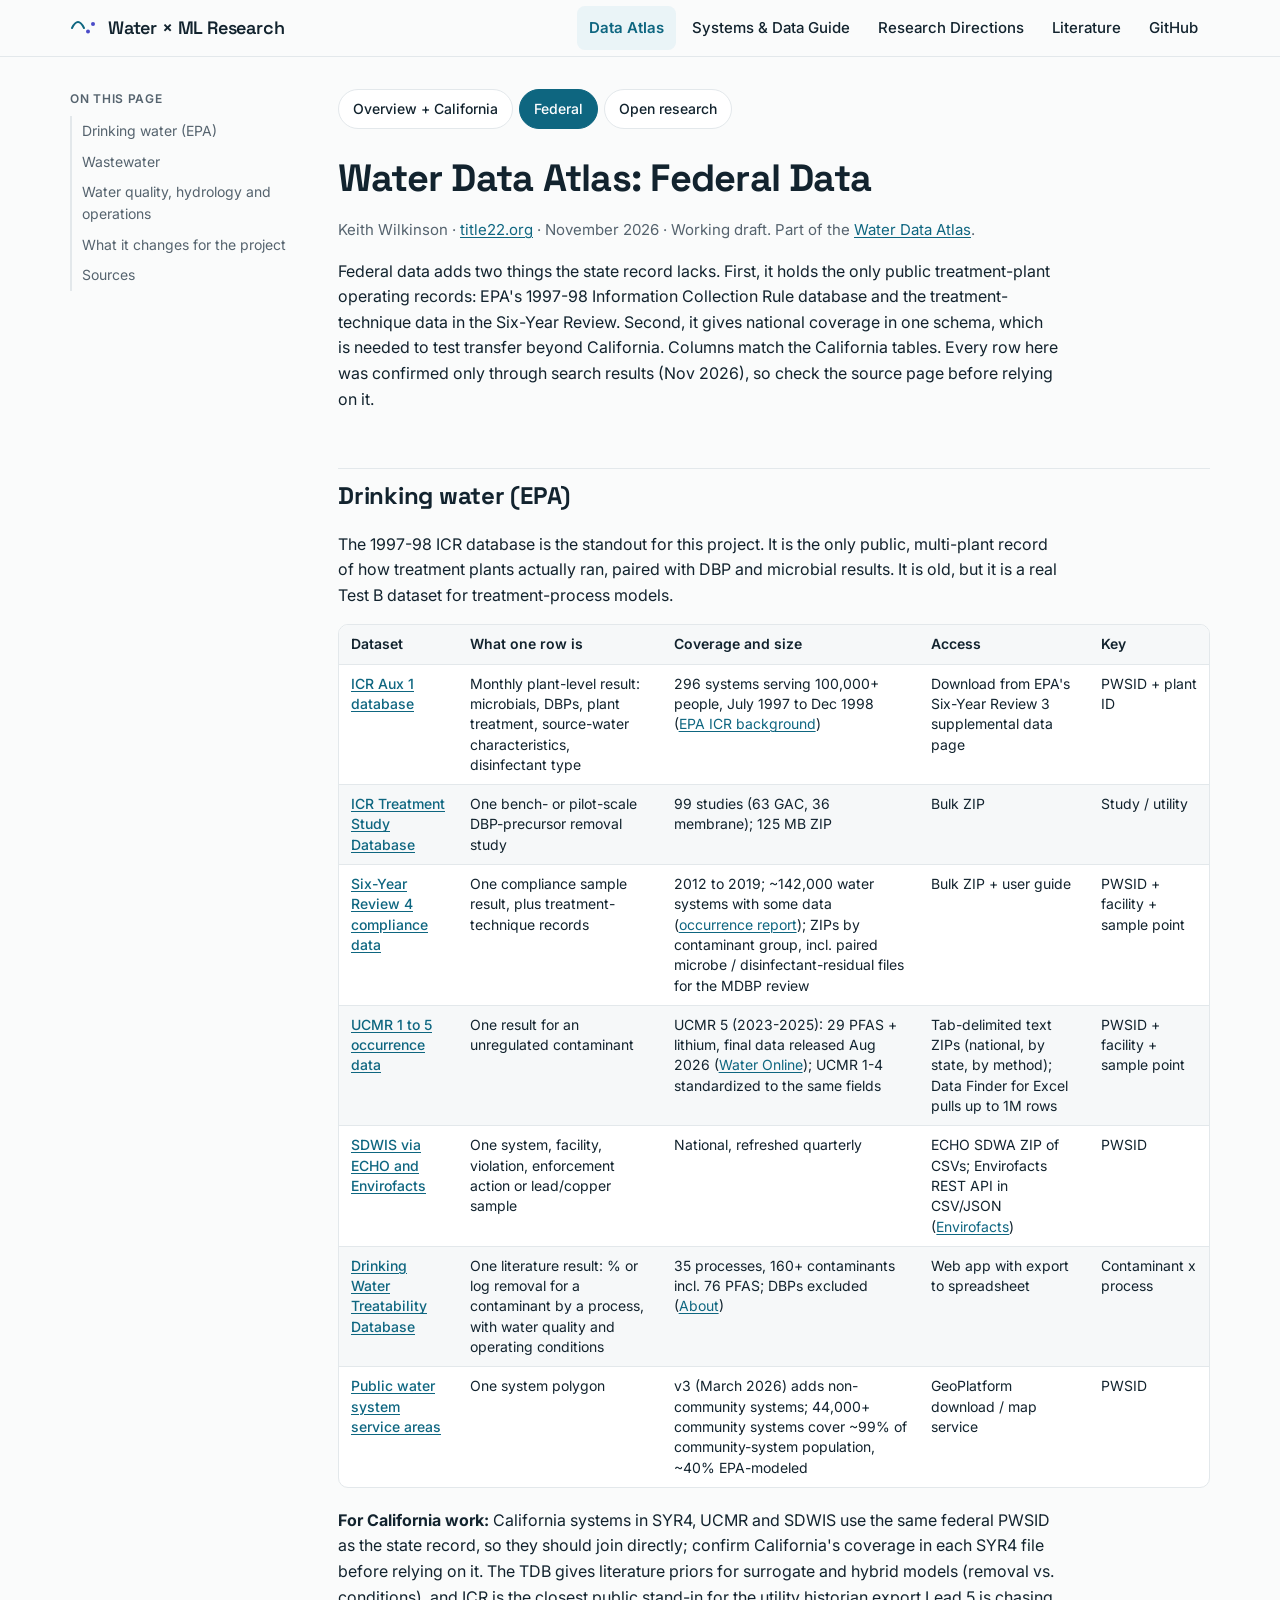
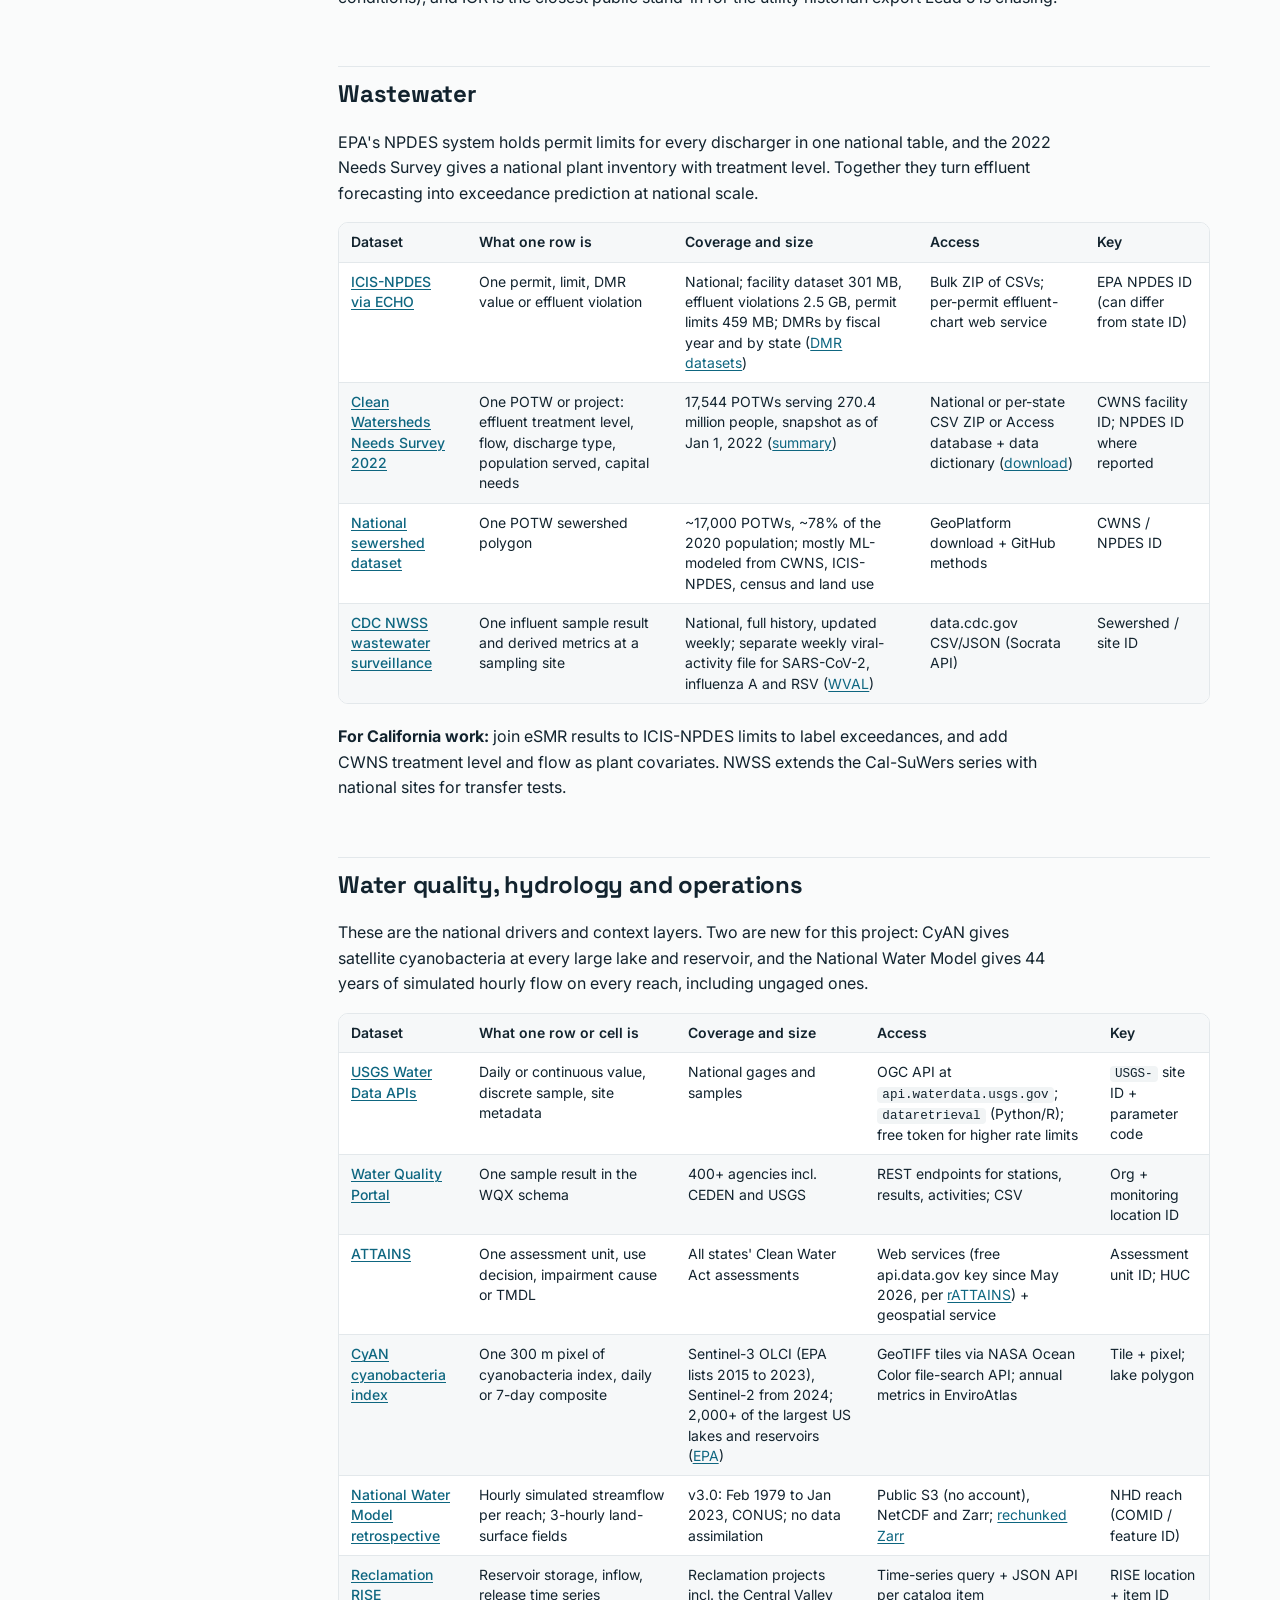
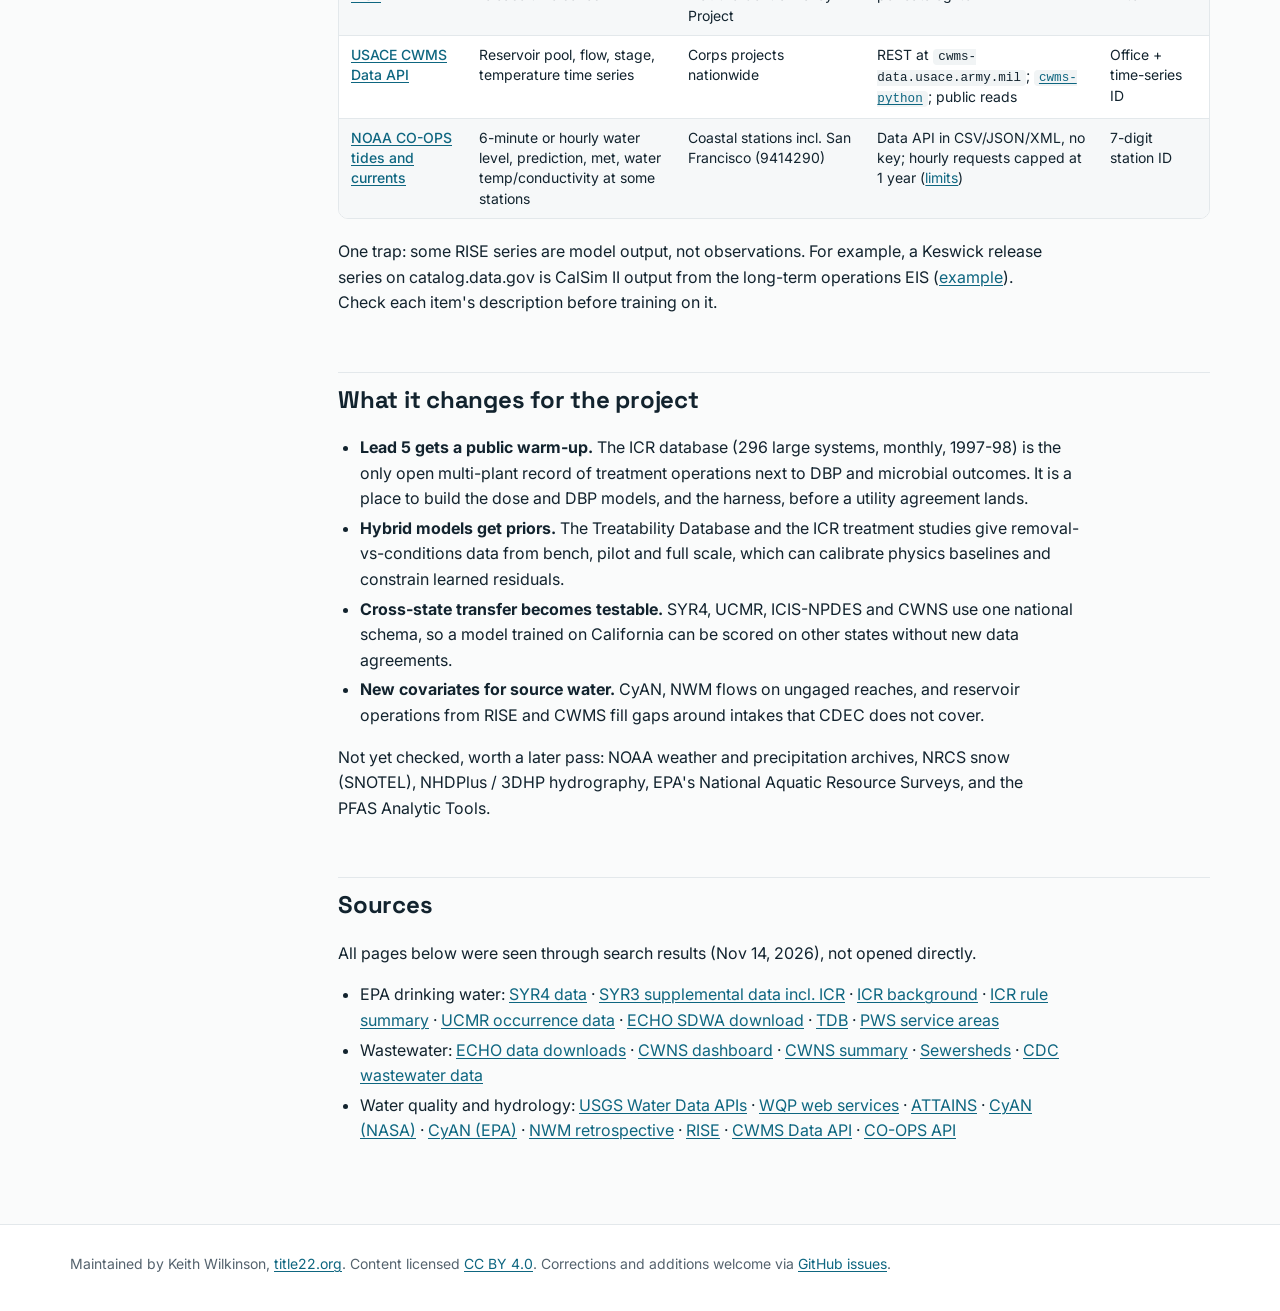
==== commit ad00639a: "Add Published Work literature page Evidence on the data gap, reviews, full-scale drinking-water and " ====
--- a/data-atlas-federal.html
+++ b/data-atlas-federal.html
@@ -14,7 +14,7 @@
 <header class="site-header">
   <div class="wrap header-row">
     <a class="brand" href="index.html"><svg width="28" height="28" viewBox="0 0 28 28" aria-hidden="true"><path d="M2 14 C6 6, 10 6, 14 14" fill="none" stroke="var(--water)" stroke-width="2" stroke-linecap="round"/><circle cx="18" cy="17.5" r="2" fill="var(--ml)"/><circle cx="23" cy="10" r="2" fill="var(--ml)"/></svg><span>Water × ML Research</span></a>
-    <nav class="nav" aria-label="Main"><a href="data-atlas.html" class="active" aria-current="page">Data Atlas</a><a href="water-data-guide.html">Systems & Data Guide</a><a href="research-directions.html">Research Directions</a><a href="https://github.com/boxwrench/water-ml-research">GitHub</a></nav>
+    <nav class="nav" aria-label="Main"><a href="data-atlas.html" class="active" aria-current="page">Data Atlas</a><a href="water-data-guide.html">Systems & Data Guide</a><a href="research-directions.html">Research Directions</a><a href="literature.html">Literature</a><a href="https://github.com/boxwrench/water-ml-research">GitHub</a></nav>
   </div>
 </header>
 <div class="wrap layout">
--- a/assets/site.css
+++ b/assets/site.css
@@ -198,7 +198,7 @@
 .rules p { margin: 8px 0 0; color: var(--text-2); font-size: 15px; }
 .rules .rule-title { margin: 0; font-family: var(--font-head); font-weight: 600; font-size: 20px; color: var(--text); }
 
-.resource-grid { display: grid; grid-template-columns: repeat(auto-fit, minmax(240px, 1fr)); gap: 20px; }
+.resource-grid { display: grid; grid-template-columns: repeat(auto-fit, minmax(180px, 1fr)); gap: 16px; }
 .resource { display: flex; flex-direction: column; gap: 6px; padding: 24px; border-radius: 16px; border: 1px solid var(--border); background: var(--surface); color: var(--muted); font-size: 14px; text-decoration: none; }
 .resource:hover { border-color: var(--water); color: var(--muted); }
 .resource-title { color: var(--text); font-weight: 600; font-size: 16px; }
@@ -218,3 +218,28 @@
   .persp { padding: 28px; }
   .next-band { padding: 24px; }
 }
+
+/* The gap: pipeline strip */
+.pipeline { margin-top: 40px; display: grid; grid-template-columns: repeat(4, 1fr); gap: 16px; }
+.stage { position: relative; padding: 24px; border-radius: 16px; background: var(--surface); border: 1px solid var(--border); display: flex; flex-direction: column; gap: 10px; }
+.stage:not(:last-child)::after { content: ""; position: absolute; top: 34px; right: -13px; width: 10px; height: 10px; border-top: 2px solid var(--border); border-right: 2px solid var(--border); transform: rotate(45deg); }
+.stage-name { font-family: var(--font-head); font-weight: 600; font-size: 18px; }
+.stage-status { align-self: flex-start; font-size: 12px; font-weight: 600; letter-spacing: 0.04em; text-transform: uppercase; padding: 3px 10px; border-radius: 999px; }
+.stage-ok .stage-status { background: var(--water-soft); color: var(--water); }
+.stage-part .stage-status { background: var(--border-soft, #eef1f3); color: var(--text-2); }
+.stage-text { font-size: 14px; line-height: 1.55; color: var(--text-2); }
+.stage-gap { background: repeating-linear-gradient(135deg, transparent 0 9px, var(--ml-soft) 9px 11px), var(--surface); border: 1.5px dashed var(--ml); }
+.stage-gap .stage-name { color: var(--ml); }
+.stage-gap .stage-status { background: var(--ml); color: #fff; }
+.gap-stats { margin-top: 32px; display: grid; grid-template-columns: repeat(4, 1fr); gap: 16px; border-top: 1px solid var(--border); padding-top: 28px; }
+.gap-stat { display: flex; flex-direction: column; gap: 6px; font-size: 14px; line-height: 1.5; color: var(--text-2); }
+.gap-stat .num { font-family: var(--font-head); font-weight: 600; font-size: 34px; line-height: 1; color: var(--ml); }
+.gap-note { margin: 20px 0 0; font-size: 13px; color: var(--muted); }
+@media (max-width: 900px) {
+  .pipeline, .gap-stats { grid-template-columns: 1fr 1fr; }
+  .stage:nth-child(2)::after { display: none; }
+}
+@media (max-width: 560px) {
+  .pipeline, .gap-stats { grid-template-columns: 1fr; }
+  .stage::after { display: none; }
+}
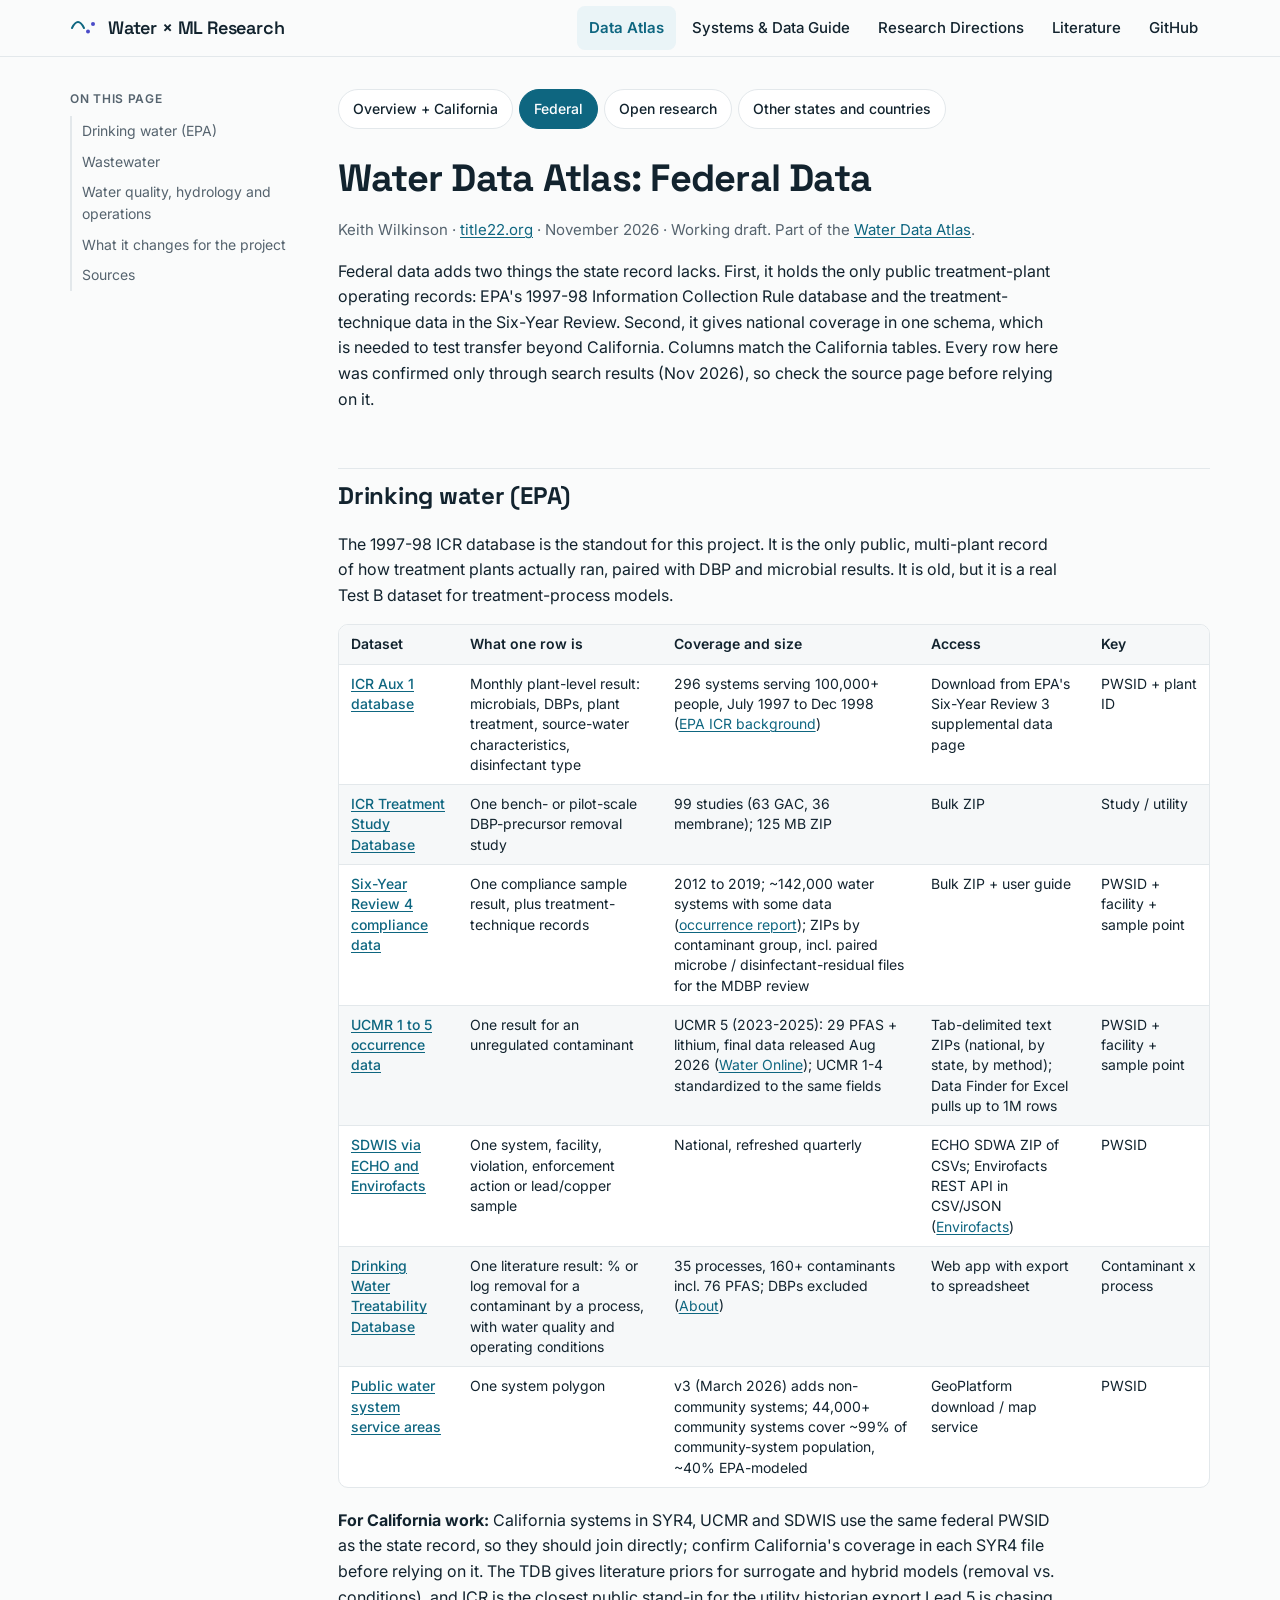
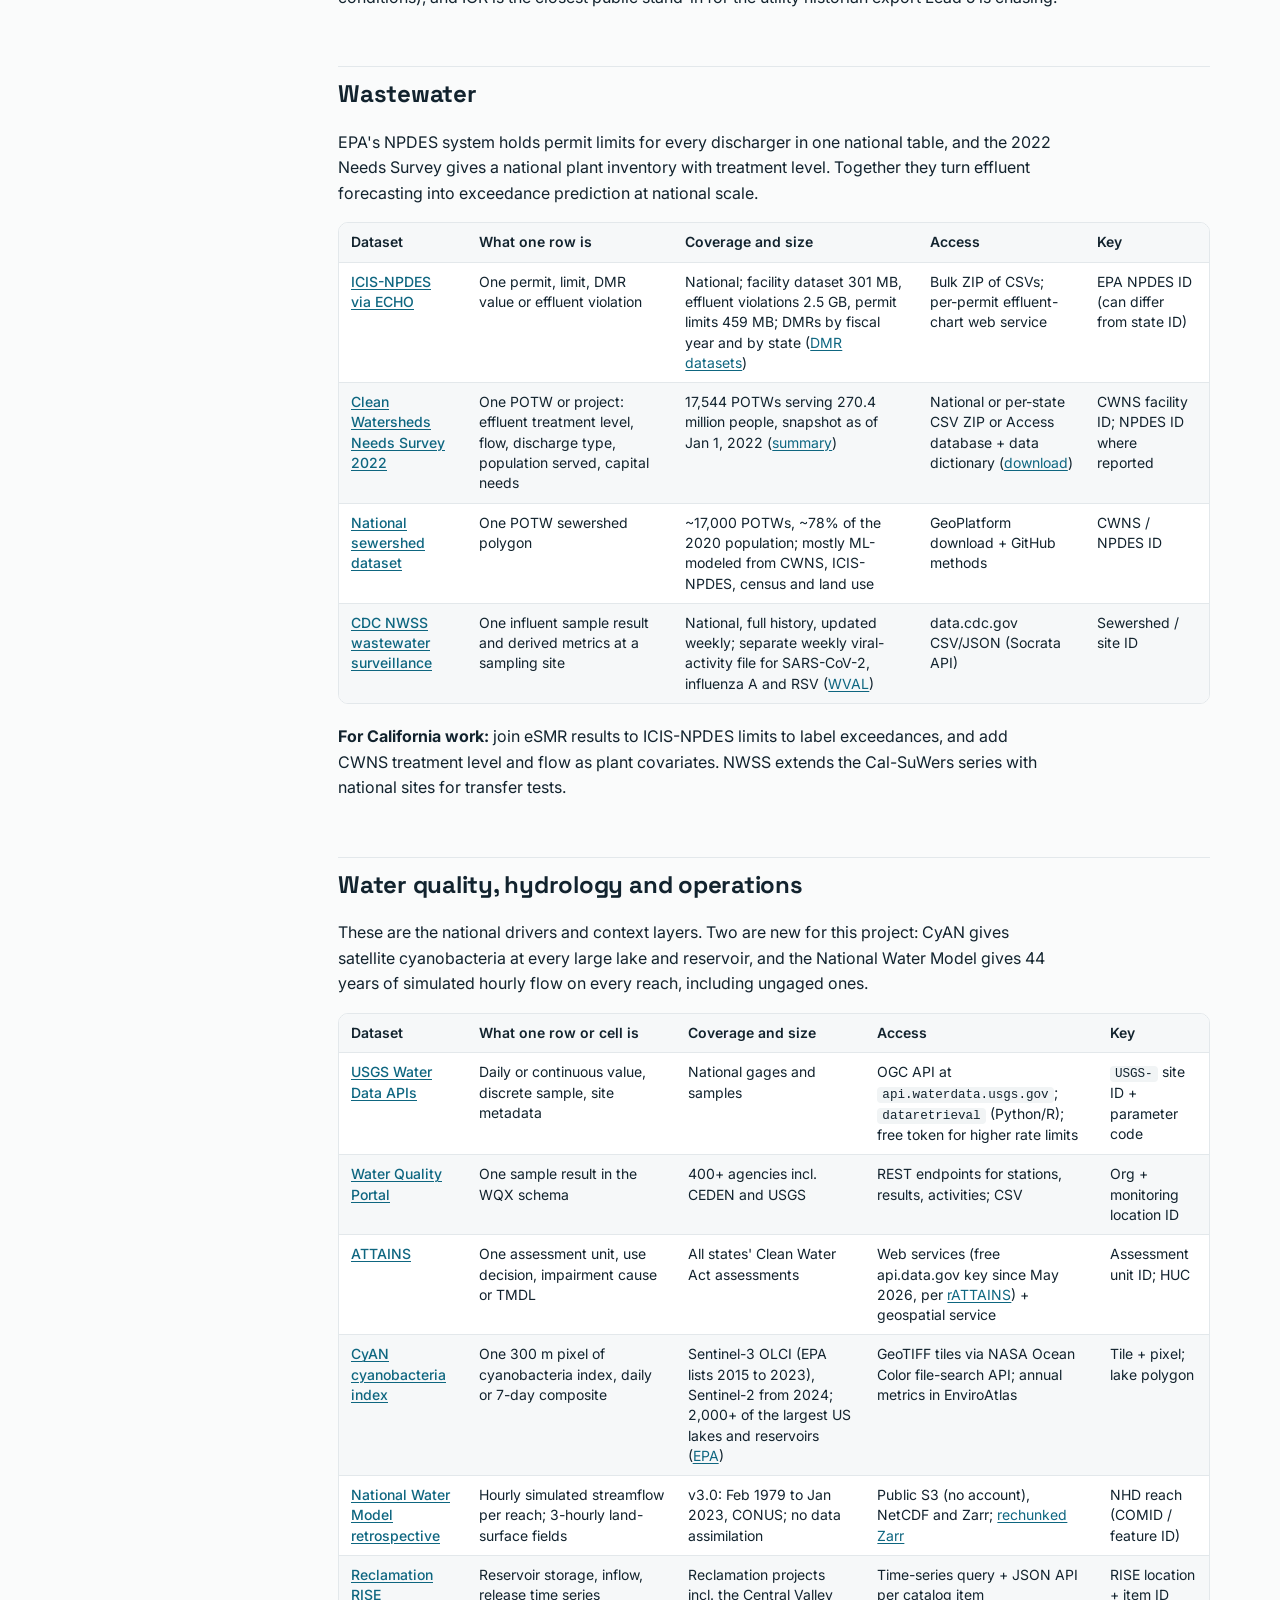
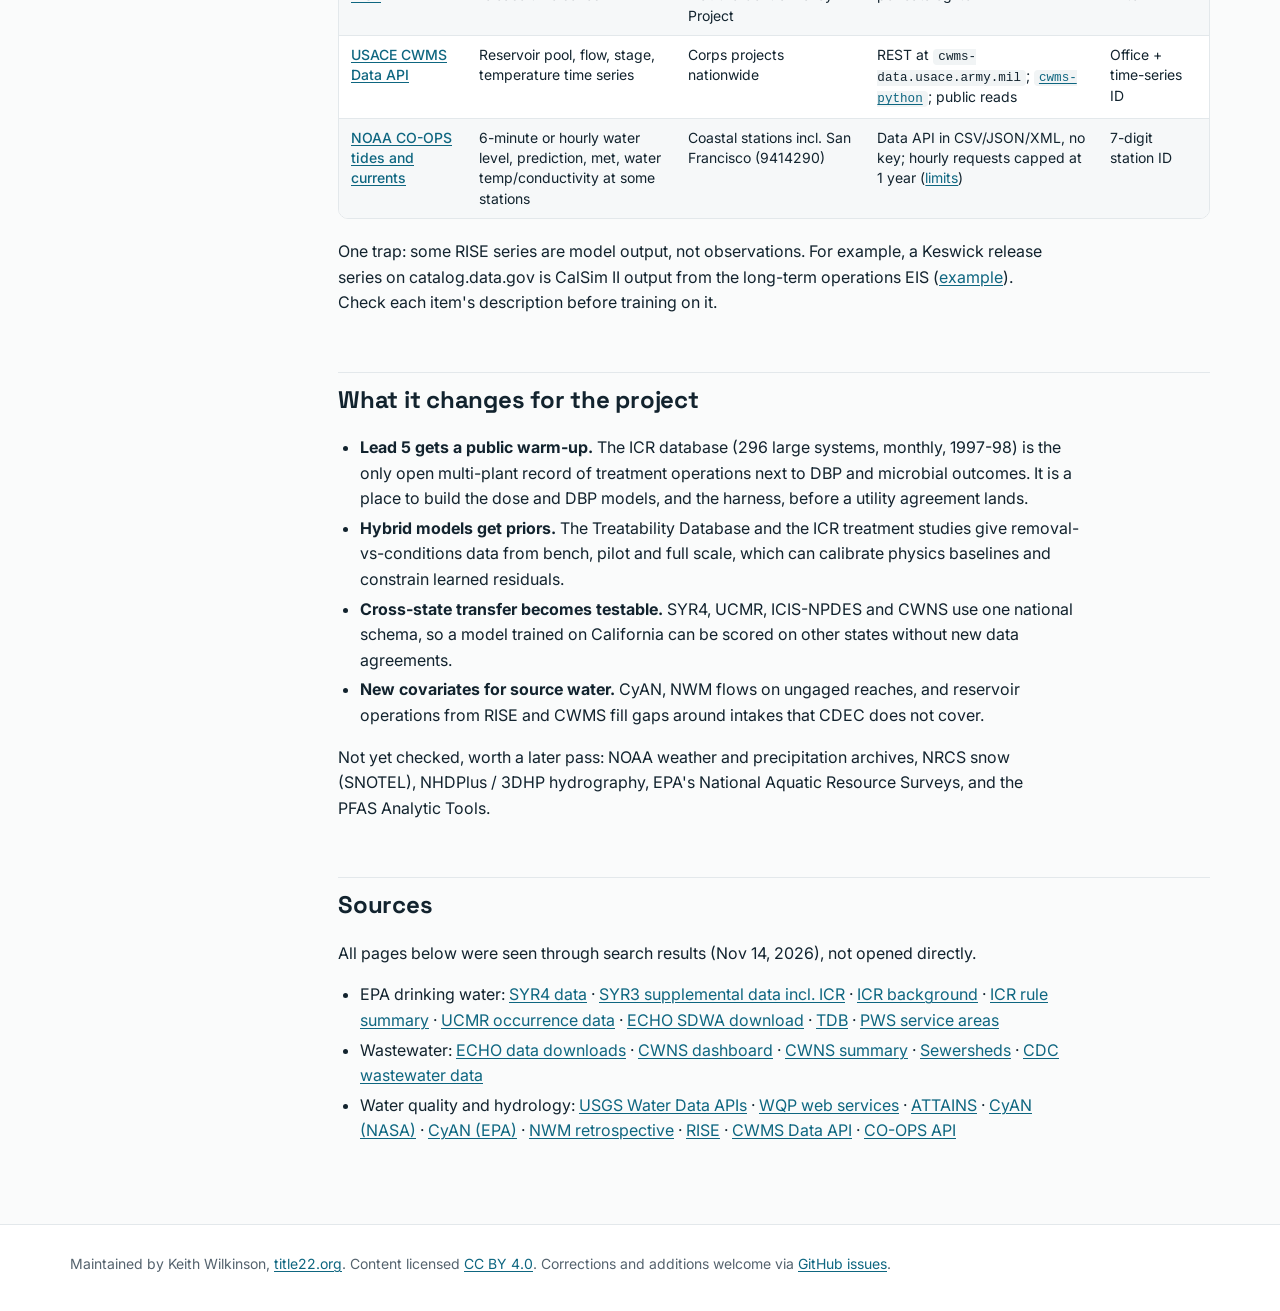
==== commit 391d1efc: "Add atlas page for other states and countries South Korea's K-water treatment-plant APIs, England's " ====
--- a/data-atlas-federal.html
+++ b/data-atlas-federal.html
@@ -32,7 +32,7 @@
 </div>
 </div></aside>
 <main class="content">
-<nav class="atlas-tabs" aria-label="Data Atlas sections"><a href="data-atlas.html">Overview + California</a><a href="data-atlas-federal.html" class="active" aria-current="page">Federal</a><a href="data-atlas-open.html">Open research</a></nav>
+<nav class="atlas-tabs" aria-label="Data Atlas sections"><a href="data-atlas.html">Overview + California</a><a href="data-atlas-federal.html" class="active" aria-current="page">Federal</a><a href="data-atlas-open.html">Open research</a><a href="data-atlas-international.html">Other states and countries</a></nav>
 <h1 id="water-data-atlas-federal-data">Water Data Atlas: Federal Data</h1>
 <p><em>Keith Wilkinson · <a href="https://title22.org" target="_blank" rel="noopener">title22.org</a> · November 2026 · Working draft. Part of the <a href="data-atlas.html">Water Data Atlas</a>.</em></p>
 <p>Federal data adds two things the state record lacks. First, it holds the only public treatment-plant operating records: EPA's 1997-98 Information Collection Rule database and the treatment-technique data in the Six-Year Review. Second, it gives national coverage in one schema, which is needed to test transfer beyond California. Columns match the California tables. Every row here was confirmed only through search results (Nov 2026), so check the source page before relying on it.</p>
--- a/assets/site.css
+++ b/assets/site.css
@@ -151,7 +151,7 @@
 .section-head p:not(.eyebrow) { margin: 16px 0 0; color: var(--text-2); }
 .more { font-weight: 600; font-size: 15px; padding: 12px 0; text-decoration: none; }
 
-.source-grid { margin-top: 40px; display: grid; grid-template-columns: repeat(auto-fit, minmax(300px, 1fr)); gap: 20px; }
+.source-grid { margin-top: 40px; display: grid; grid-template-columns: repeat(auto-fit, minmax(min(420px, 100%), 1fr)); gap: 20px; }
 .source-card { display: flex; flex-direction: column; gap: 14px; padding: 28px; border: 1px solid var(--border); border-radius: 16px; background: var(--surface); color: var(--text); text-decoration: none; transition: border-color .15s; }
 .source-card:hover { border-color: var(--water); color: var(--text); }
 .source-card .kicker { font-size: 13px; font-weight: 600; color: var(--muted); }
